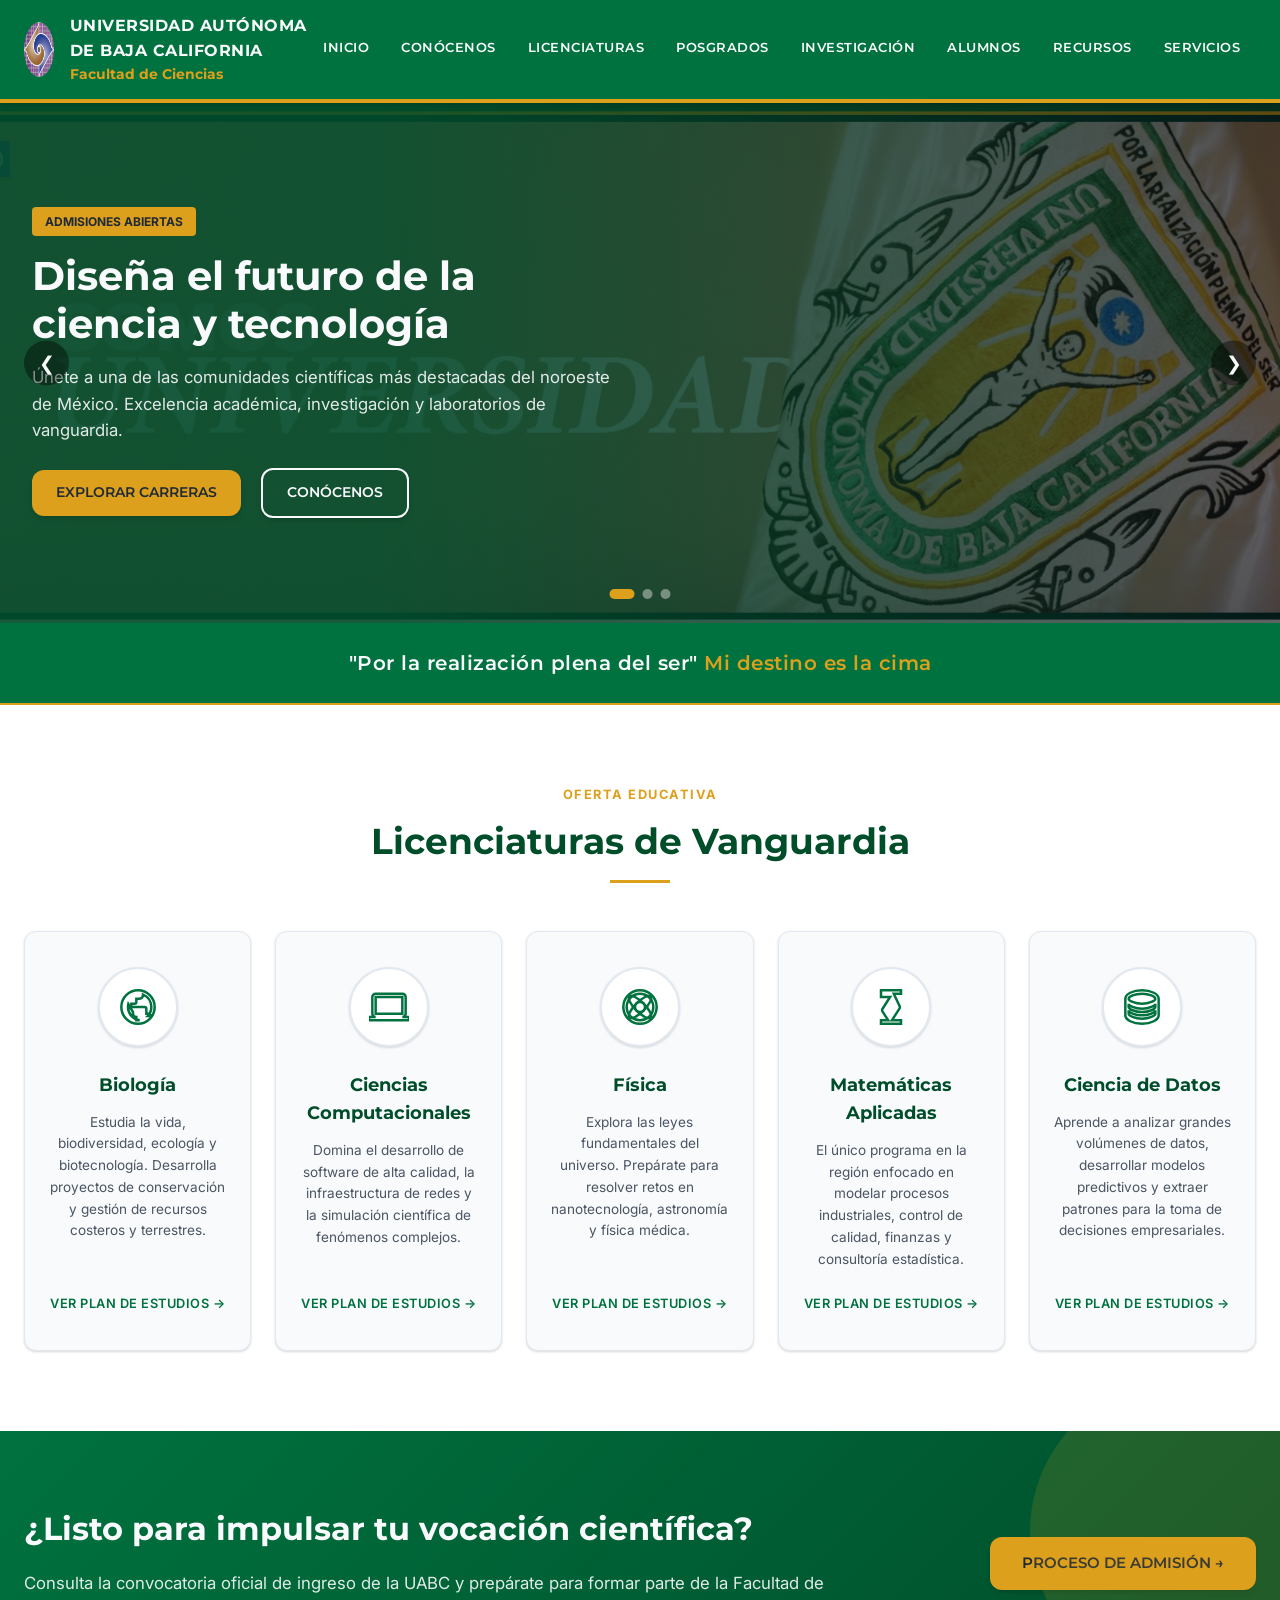
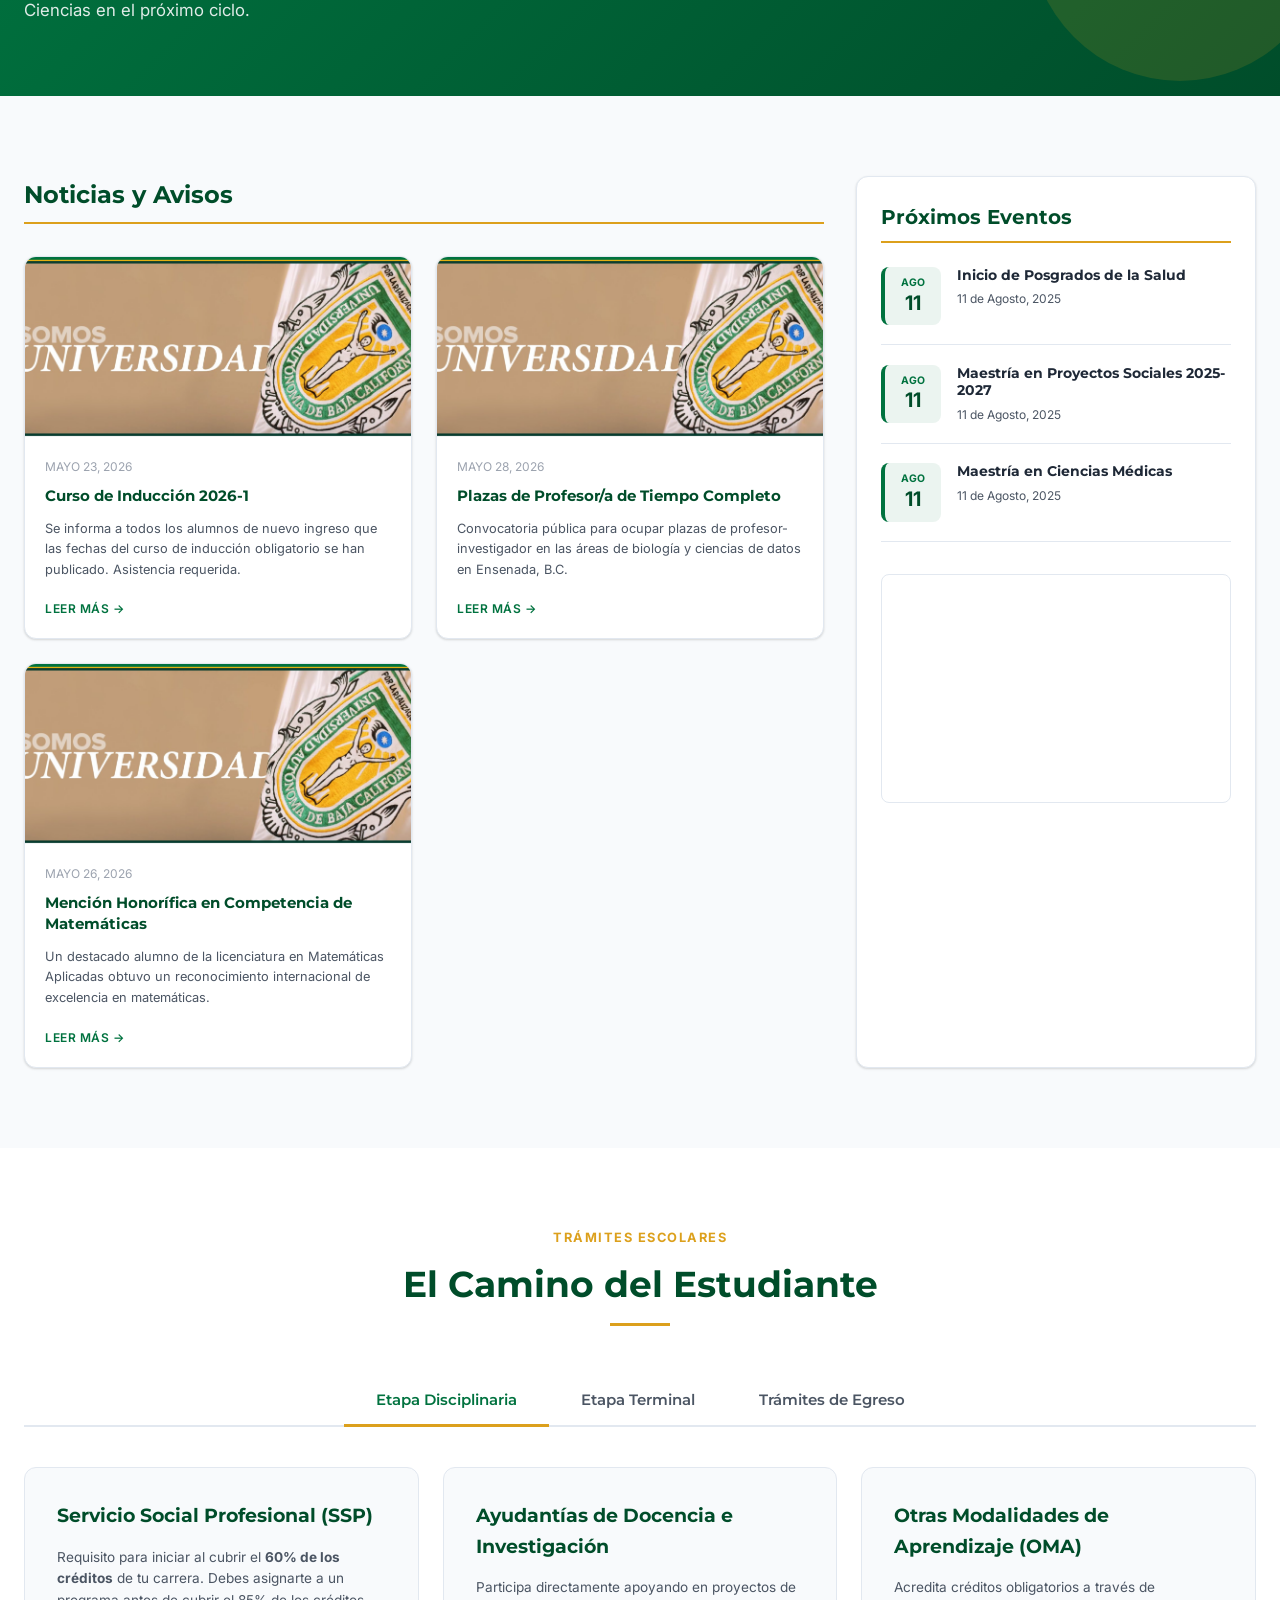
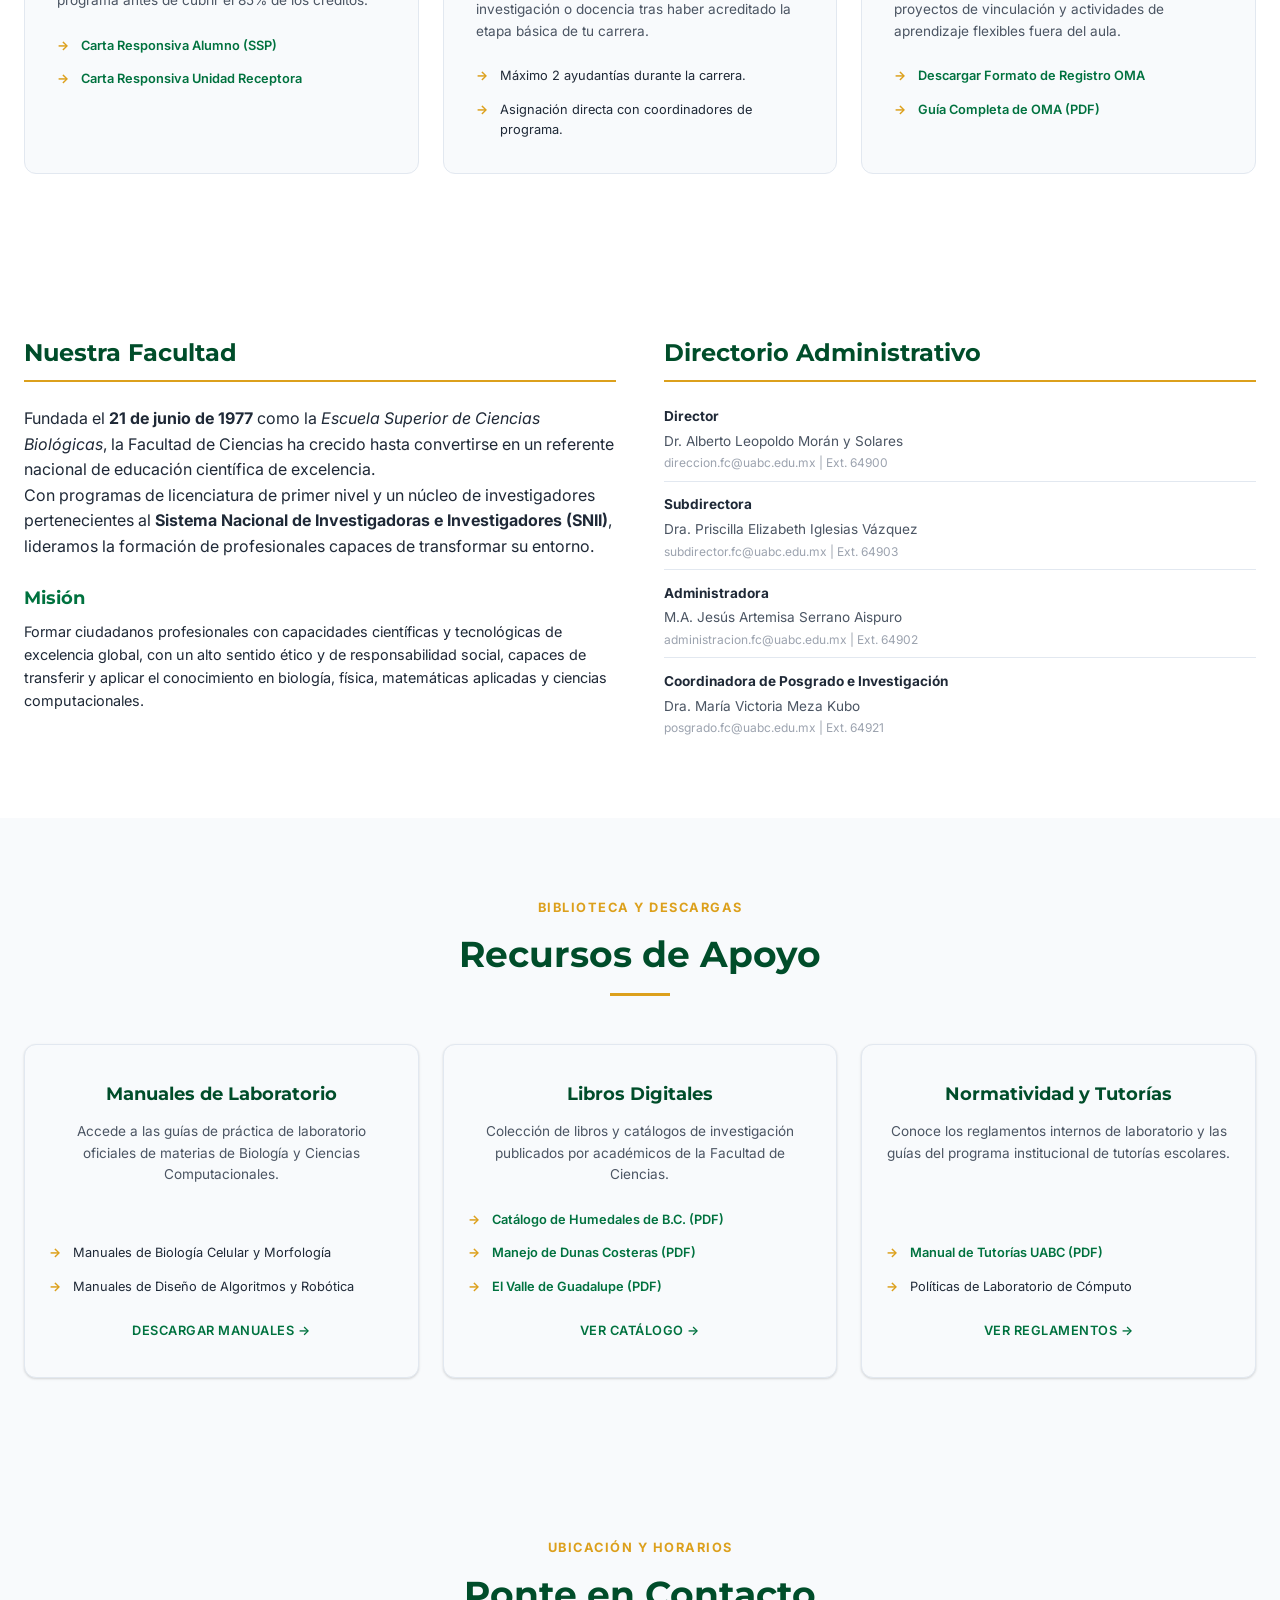
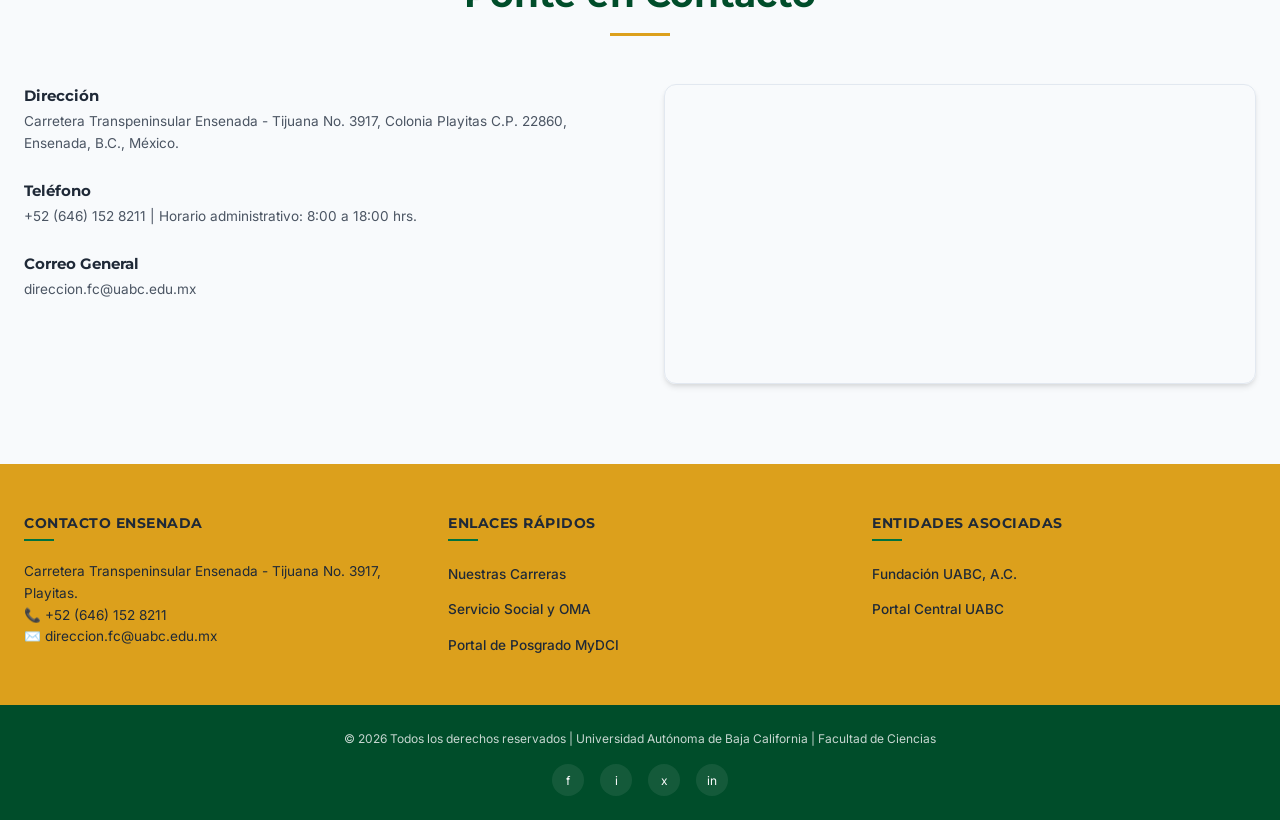
==== index.html @ 496bc307 "Inici de proyecto" ====
<!DOCTYPE html>
<html lang="es">

<head>
    <meta charset="UTF-8">
    <meta name="viewport" content="width=device-width, initial-scale=1.0">
    <title>Facultad de Ciencias - UABC Ensenada</title>
    <meta name="description"
        content="Sitio web oficial de la Facultad de Ciencias de la Universidad Autónoma de Baja California, Campus Ensenada.">
    <link rel="icon" href="fcloog.png">
    <link rel="stylesheet" href="styles.css">
</head>

<body>

    <!-- Top Utility Bar -->
    <!-- <div class="top-bar">
        <div class="container">
            <div> Ensenada, Baja California, México | +52 (646) 152 8211</div>
            <div class="top-bar-links">
                <a href="#contacto">Contacto</a>
                <a href="#" style="font-weight: 700; color: var(--accent-color);">ES</a>
                <a href="#" style="opacity: 0.7;">EN</a>
            </div>
        </div>
    </div> -->

    <!-- Header & Navigation -->
    <header class="header-wrapper">
        <div class="container">
            <div class="main-nav">
                <!-- Brand section with logos -->
                <a href="index.html" class="brand-section" id="logo-link">
                    <div class="brand-logos">
                        <img src="fcloog.png" alt="Logo Facultad de Ciencias" class="fc-logo" id="fc-logo-img">
                    </div>
                    <div class="brand-text">
                        <h1>Universidad Autónoma de Baja California</h1>
                        <p><b> Facultad de Ciencias</b></p>
                    </div>
                </a>

                <!-- Desktop Menu -->
                <nav class="nav-links" id="navLinks">
                    <div class="nav-item">
                        <a href="index.html" class="nav-link">Inicio</a>
                    </div>
                    <div class="nav-item">
                        <a href="#nosotros" class="nav-link">Conócenos</a>
                        <div class="dropdown-menu">
                            <a href="#nosotros" class="dropdown-item">Historia</a>
                            <a href="#nosotros" class="dropdown-item">Misión y Visión</a>
                            <a href="#nosotros" class="dropdown-item">Directorio Administrativo</a>
                        </div>
                    </div>
                    <div class="nav-item">
                        <a href="#carreras" class="nav-link">Licenciaturas</a>
                        <div class="dropdown-menu">
                            <a href="biologia.html" class="dropdown-item">Biología</a>
                            <a href="computacion.html" class="dropdown-item">Ciencias Computacionales</a>
                            <a href="fisica.html" class="dropdown-item">Física</a>
                            <a href="matematicas.html" class="dropdown-item">Matemáticas Aplicadas</a>
                            <a href="datos.html" class="dropdown-item">Ciencia de Datos</a>
                        </div>
                    </div>
                    <div class="nav-item">
                        <a href="#posgrados" class="nav-link">Posgrados</a>
                        <div class="dropdown-menu">
                            <a href="https://www.mezauabc.com/" target="_blank" class="dropdown-item">M. en Ecología
                                Molecular y Biotecnología</a>
                            <a href="http://fcm.ens.uabc.mx/posgrado/gestion-ambiental-especialidad.php" target="_blank"
                                class="dropdown-item">Esp. en Gestión Ambiental</a>
                            <a href="https://www.mydciuabc.com/" target="_blank" class="dropdown-item">M. y Dr. en
                                Ciencias e Ingeniería (MyDCI)</a>
                        </div>
                    </div>
                    <div class="nav-item">
                        <a href="#investigacion" class="nav-link">Investigación</a>
                        <div class="dropdown-menu">
                            <a href="#investigacion" class="dropdown-item">Indicadores de Calidad</a>
                            <a href="#investigacion" class="dropdown-item">Cuerpos Académicos</a>
                            <a href="#investigacion" class="dropdown-item">Proyectos Activos</a>
                        </div>
                    </div>
                    <div class="nav-item">
                        <a href="#alumnos" class="nav-link">Alumnos</a>
                        <div class="dropdown-menu">
                            <a href="#alumnos" class="dropdown-item">Horarios de Clase</a>
                            <a href="#alumnos" class="dropdown-item">Servicio Social</a>
                            <a href="#alumnos" class="dropdown-item">Modalidades de Aprendizaje (OMA)</a>
                            <a href="#alumnos" class="dropdown-item">Proceso de Titulación</a>
                        </div>
                    </div>
                    <div class="nav-item">
                        <a href="#recursos" class="nav-link">Recursos</a>
                        <div class="dropdown-menu">
                            <a href="#recursos" class="dropdown-item">Manuales de Laboratorio</a>
                            <a href="#recursos" class="dropdown-item">Libros Publicados</a>
                            <a href="#recursos" class="dropdown-item">Reglamentos</a>
                        </div>
                    </div>
                    <div class="nav-item">
                        <a href="#recursos" class="nav-link">Servicios</a>
                        <div class="dropdown-menu">
                            <a href="#recursos" class="dropdown-item">Visitas</a>
                            <a href="#recursos" class="dropdown-item">Presentación de Servicios</a>
                        </div>
                    </div>
                </nav>

                <button class="mobile-menu-btn" id="mobileMenuBtn">☰</button>
            </div>
        </div>
    </header>

    <!-- Hero Carousel -->
    <section class="hero-slider" id="hero-slider-section">
        <div class="slider-container" id="sliderContainer">
            <!-- Slide 1: Welcome -->
            <div class="slide">
                <img src="carrusel.png" alt="Facultad de Ciencias Campus Ensenada">
                <div class="slide-overlay">
                    <div class="slide-content">
                        <span class="slide-tag">Admisiones Abiertas</span>
                        <h2>Diseña el futuro de la ciencia y tecnología</h2>
                        <p>Únete a una de las comunidades científicas más destacadas del noroeste de México. Excelencia
                            académica, investigación y laboratorios de vanguardia.</p>
                        <a href="#carreras" class="btn">Explorar Carreras</a>
                        <a href="#nosotros" class="btn btn-secondary">Conócenos</a>
                    </div>
                </div>
            </div>

            <!-- Slide 2: Induction Course -->
            <div class="slide">
                <img src="carrusel.png" alt="Alumnos Facultad de Ciencias">
                <div class="slide-overlay">
                    <div class="slide-content">
                        <span class="slide-tag">Nuevo Ingreso</span>
                        <h2>Curso de Inducción 2026-1</h2>
                        <p>Te damos la bienvenida a tu nueva etapa académica. Consulta las fechas y requisitos
                            obligatorios para estudiantes de nuevo ingreso.</p>
                        <a href="#noticias" class="btn">Ver Fechas</a>
                    </div>
                </div>
            </div>

            <!-- Slide 3: Peace Campaign -->
            <div class="slide">
                <img src="carrusel.png" alt="UABC Institucional">
                <div class="slide-overlay">
                    <div class="slide-content">
                        <span class="slide-tag">Cultura de Paz</span>
                        <h2>Cero Tolerancia a la Violencia</h2>
                        <p>En la UABC fomentamos un ambiente seguro, de respeto e inclusión para toda nuestra comunidad
                            estudiantil y académica.</p>
                        <a href="https://www.uabc.mx/wp-content/uploads/bsk-pdf-manager/2023/10/Programa-Institucional-para-la-Cultura-de-Paz-UABC_.pdf"
                            target="_blank" class="btn">Ver Protocolos</a>
                    </div>
                </div>
            </div>
        </div>

        <!-- Navigation Buttons -->
        <button class="slider-btn slider-prev" id="sliderPrev">❮</button>
        <button class="slider-btn slider-next" id="sliderNext">❯</button>

        <!-- Navigation Dots -->
        <div class="slider-dots" id="sliderDots"></div>
    </section>

    <!-- Slogan Bar -->
    <div class="slogan-bar">
        "Por la realización plena del ser" <span>Mi destino es la cima</span>
    </div>

    <!-- Academic Programs Section (Enrollment Target) -->
    <section class="section-programs" id="carreras">
        <div class="container">
            <div class="section-header">
                <span class="section-tag">Oferta Educativa</span>
                <h2 class="section-title">Licenciaturas de Vanguardia</h2>
            </div>

            <div class="programs-grid">
                <!-- Biology -->
                <div class="program-card">
                    <div class="program-icon-wrapper">
                        <!-- Custom Biological DNA/Leaf SVG -->
                        <svg viewBox="0 0 24 24">
                            <path
                                d="M12 2C6.48 2 2 6.48 2 12s4.48 10 10 10 10-4.48 10-10S17.52 2 12 2zm1 17.93c-3.95-.49-7-3.85-7-7.93 0-.62.08-1.21.21-1.79L9 15v1c0 1.1.9 2 2 2v1.93zm6.9-2.54c-.26-.81-1-1.39-1.9-1.39h-1v-3c0-.55-.45-1-1-1H8v-2h2c.55 0 1-.45 1-1V7h2c1.1 0 2-.9 2-2v-.41c2.93 1.19 5 4.06 5 7.41 0 2.08-.8 3.97-2.1 5.39z" />
                        </svg>
                    </div>
                    <h3>Biología</h3>
                    <p>Estudia la vida, biodiversidad, ecología y biotecnología. Desarrolla proyectos de conservación y
                        gestión de recursos costeros y terrestres.</p>
                    <a href="biologia.html" class="btn-text">Ver Plan de Estudios →</a>
                </div>

                <!-- Computer Science -->
                <div class="program-card">
                    <div class="program-icon-wrapper">
                        <!-- Custom Computer/Code SVG -->
                        <svg viewBox="0 0 24 24">
                            <path
                                d="M20 18c1.1 0 1.99-.9 1.99-2L22 6c0-1.1-.9-2-2-2H4c-1.1 0-2 .9-2 2v10c0 1.1.9 2 2 2H0v2h24v-2h-4zM4 6h16v10H4V6z" />
                        </svg>
                    </div>
                    <h3>Ciencias Computacionales</h3>
                    <p>Domina el desarrollo de software de alta calidad, la infraestructura de redes y la simulación
                        científica de fenómenos complejos.</p>
                    <a href="computacion.html" class="btn-text">Ver Plan de Estudios →</a>
                </div>

                <!-- Physics -->
                <div class="program-card">
                    <div class="program-icon-wrapper">
                        <!-- Custom Physics/Atom SVG -->
                        <svg viewBox="0 0 24 24">
                            <circle cx="12" cy="12" r="3" />
                            <path
                                d="M12 2C6.5 2 2 6.5 2 12s4.5 10 10 10 10-4.5 10-10S17.5 2 12 2zm0 18c-4.4 0-8-3.6-8-8s3.6-8 8-8 8 3.6 8 8-3.6 8-8 8z" />
                            <ellipse cx="12" cy="12" rx="9" ry="3" transform="rotate(45 12 12)" />
                            <ellipse cx="12" cy="12" rx="9" ry="3" transform="rotate(-45 12 12)" />
                        </svg>
                    </div>
                    <h3>Física</h3>
                    <p>Explora las leyes fundamentales del universo. Prepárate para resolver retos en nanotecnología,
                        astronomía y física médica.</p>
                    <a href="fisica.html" class="btn-text">Ver Plan de Estudios →</a>
                </div>

                <!-- Applied Mathematics -->
                <div class="program-card">
                    <div class="program-icon-wrapper">
                        <!-- Custom Mathematics Sigma SVG -->
                        <svg viewBox="0 0 24 24">
                            <path
                                d="M6 4v2h5.46l-4.52 7.02c-.34.53-.34 1.2 0 1.73L10.33 20H6v2h12v-2h-5.46l4.52-7.02c.34-.53.34-1.2 0-1.73L13.67 4H18V2H6v2z" />
                        </svg>
                    </div>
                    <h3>Matemáticas Aplicadas</h3>
                    <p>El único programa en la región enfocado en modelar procesos industriales, control de calidad,
                        finanzas y consultoría estadística.</p>
                    <a href="matematicas.html" class="btn-text">Ver Plan de Estudios →</a>
                </div>

                <!-- Data Science -->
                <div class="program-card">
                    <div class="program-icon-wrapper">
                        <!-- Custom Data Science Trend/Database SVG -->
                        <svg viewBox="0 0 24 24">
                            <path
                                d="M12 2C6.5 2 2 4.2 2 7v10c0 2.8 4.5 5 10 5s10-2.2 10-5V7c0-2.8-4.5-5-10-5zm0 2c4.4 0 8 1.8 8 3s-3.6 3-8 3-8-1.8-8-3 3.6-3 8-3zm-8 6c0 1.2 3.6 3 8 3s8-1.8 8-3v2c0 1.2-3.6 3-8 3s-8-1.8-8-3v-2zm0 4c0 1.2 3.6 3 8 3s8-1.8 8-3v2c0 1.2-3.6 3-8 3s-8-1.8-8-3v-2z" />
                        </svg>
                    </div>
                    <h3>Ciencia de Datos</h3>
                    <p>Aprende a analizar grandes volúmenes de datos, desarrollar modelos predictivos y extraer patrones
                        para la toma de decisiones empresariales.</p>
                    <a href="datos.html" class="btn-text">Ver Plan de Estudios →</a>
                </div>
            </div>
        </div>
    </section>

    <!-- Admission CTA Banner -->
    <section class="cta-banner">
        <div class="container">
            <div class="cta-grid">
                <div class="cta-content">
                    <h2>¿Listo para impulsar tu vocación científica?</h2>
                    <p>Consulta la convocatoria oficial de ingreso de la UABC y prepárate para formar parte de la
                        Facultad de Ciencias en el próximo ciclo.</p>
                </div>
                <div class="cta-action">
                    <a href="http://cgsege.uabc.mx" target="_blank" class="btn">Proceso de Admisión →</a>
                </div>
            </div>
        </div>
    </section>

    <!-- News & Events Section -->
    <section class="section-news-events" id="noticias">
        <div class="container">
            <div class="news-events-grid">
                <!-- News Column -->
                <div>
                    <h3
                        style="font-family: var(--font-title); font-size: 1.5rem; font-weight: 700; color: var(--primary-dark); margin-bottom: 2rem; border-bottom: 2px solid var(--accent-color); padding-bottom: 0.5rem;">
                        Noticias y Avisos
                    </h3>

                    <div class="news-list">
                        <!-- News 1 -->
                        <div class="news-card">
                            <div class="news-img">
                                <img src="carrusel.png" alt="Inducción">
                            </div>
                            <div class="news-body">
                                <span class="news-date">mayo 23, 2026</span>
                                <h4>Curso de Inducción 2026-1</h4>
                                <p class="news-excerpt">Se informa a todos los alumnos de nuevo ingreso que las fechas
                                    del curso de inducción obligatorio se han publicado. Asistencia requerida.</p>
                                <a href="#" class="news-link">Leer más →</a>
                            </div>
                        </div>

                        <!-- News 2 -->
                        <div class="news-card">
                            <div class="news-img">
                                <img src="carrusel.png" alt="Convocatoria Profesor">
                            </div>
                            <div class="news-body">
                                <span class="news-date">mayo 28, 2026</span>
                                <h4>Plazas de Profesor/a de Tiempo Completo</h4>
                                <p class="news-excerpt">Convocatoria pública para ocupar plazas de profesor-investigador
                                    en las áreas de biología y ciencias de datos en Ensenada, B.C.</p>
                                <a href="#" class="news-link">Leer más →</a>
                            </div>
                        </div>

                        <!-- News 3 -->
                        <div class="news-card">
                            <div class="news-img">
                                <img src="carrusel.png" alt="Matemáticas">
                            </div>
                            <div class="news-body">
                                <span class="news-date">mayo 26, 2026</span>
                                <h4>Mención Honorífica en Competencia de Matemáticas</h4>
                                <p class="news-excerpt">Un destacado alumno de la licenciatura en Matemáticas Aplicadas
                                    obtuvo un reconocimiento internacional de excelencia en matemáticas.</p>
                                <a href="#" class="news-link">Leer más →</a>
                            </div>
                        </div>
                    </div>
                </div>

                <!-- Events Sidebar -->
                <div class="events-panel">
                    <h3>Próximos Eventos</h3>

                    <div class="event-item">
                        <div class="event-date-box">
                            <span class="event-month">Ago</span>
                            <span class="event-day">11</span>
                        </div>
                        <div class="event-info">
                            <h4>Inicio de Posgrados de la Salud</h4>
                            <span class="event-time">11 de Agosto, 2025</span>
                        </div>
                    </div>

                    <div class="event-item">
                        <div class="event-date-box">
                            <span class="event-month">Ago</span>
                            <span class="event-day">11</span>
                        </div>
                        <div class="event-info">
                            <h4>Maestría en Proyectos Sociales 2025-2027</h4>
                            <span class="event-time">11 de Agosto, 2025</span>
                        </div>
                    </div>

                    <div class="event-item">
                        <div class="event-date-box">
                            <span class="event-month">Ago</span>
                            <span class="event-day">11</span>
                        </div>
                        <div class="event-info">
                            <h4>Maestría en Ciencias Médicas</h4>
                            <span class="event-time">11 de Agosto, 2025</span>
                        </div>
                    </div>

                    <!-- Embedded Calendar Placeholders -->
                    <div
                        style="margin-top: 2rem; border-radius: 8px; overflow: hidden; border: 1px solid var(--border-color);">
                        <iframe
                            src="https://calendar.google.com/calendar/embed?src=c_1d7f4e2f13a95999832a102148d23da3c765482bb9d0b1cf932b0a4d82a8c1bb%40group.calendar.google.com&ctz=America%2FLos_Angeles"
                            style="border: 0" width="100%" height="220" frameborder="0" scrolling="no"></iframe>
                    </div>
                </div>
            </div>
        </div>
    </section>

    <!-- Student Stages / Procedures Section (Alumnos / Trámites) -->
    <section class="section-stages" id="alumnos">
        <div class="container">
            <div class="section-header">
                <span class="section-tag">Trámites Escolares</span>
                <h2 class="section-title">El Camino del Estudiante</h2>
            </div>

            <div class="tabs-nav">
                <button class="tab-btn active" data-tab="tab-disciplinaria">Etapa Disciplinaria</button>
                <button class="tab-btn" data-tab="tab-terminal">Etapa Terminal</button>
                <button class="tab-btn" data-tab="tab-egreso">Trámites de Egreso</button>
            </div>

            <!-- Disciplinaria Tab -->
            <div class="tab-content active" id="tab-disciplinaria">
                <div class="stages-grid">
                    <div class="stage-card">
                        <h3>Servicio Social Profesional (SSP)</h3>
                        <p>Requisito para iniciar al cubrir el <strong>60% de los créditos</strong> de tu carrera. Debes
                            asignarte a un programa antes de cubrir el 85% de los créditos.</p>
                        <ul class="stage-list">
                            <li><a href="https://ciencias.ens.uabc.mx/documentos/ssocial/CRA_SSP.docx">Carta Responsiva
                                    Alumno (SSP)</a></li>
                            <li><a href="https://ciencias.ens.uabc.mx/documentos/ssocial/CRUR_SSP.docx">Carta Responsiva
                                    Unidad Receptora</a></li>
                        </ul>
                    </div>

                    <div class="stage-card">
                        <h3>Ayudantías de Docencia e Investigación</h3>
                        <p>Participa directamente apoyando en proyectos de investigación o docencia tras haber
                            acreditado la etapa básica de tu carrera.</p>
                        <ul class="stage-list">
                            <li>Máximo 2 ayudantías durante la carrera.</li>
                            <li>Asignación directa con coordinadores de programa.</li>
                        </ul>
                    </div>

                    <div class="stage-card">
                        <h3>Otras Modalidades de Aprendizaje (OMA)</h3>
                        <p>Acredita créditos obligatorios a través de proyectos de vinculación y actividades de
                            aprendizaje flexibles fuera del aula.</p>
                        <ul class="stage-list">
                            <li><a
                                    href="https://ciencias.ens.uabc.mx/documentos/omas/formato-modalidades-aprendizaje.docx">Descargar
                                    Formato de Registro OMA</a></li>
                            <li><a href="https://ciencias.ens.uabc.mx/documentos/vinculacion/omas/Modalidades_de_Aprendizaje_2021.pdf"
                                    target="_blank">Guía Completa de OMA (PDF)</a></li>
                        </ul>
                    </div>
                </div>
            </div>

            <!-- Terminal Tab -->
            <div class="tab-content" id="tab-terminal">
                <div class="stages-grid">
                    <div class="stage-card">
                        <h3>Prácticas Profesionales (PP)</h3>
                        <p>Para asignarse se debe haber cubierto el <strong>70% de créditos totales</strong> y tener
                            liberada la primera etapa de servicio social comunitario.</p>
                        <ul class="stage-list">
                            <li><a href="https://ciencias.ens.uabc.mx/documentos/vinculacion/omas/CRP_PP_Alumno.docx">Carta
                                    Responsiva de Prácticas</a></li>
                            <li><a href="https://ciencias.ens.uabc.mx/documentos/vinculacion/practicas/Platica_Practicas_Profesionales_2022-2.pdf"
                                    target="_blank">Ver Presentación Informativa (PDF)</a></li>
                        </ul>
                    </div>

                    <div class="stage-card">
                        <h3>Seguro Facultativo</h3>
                        <p>Es un requisito indispensable para realizar tus prácticas profesionales o actividades de
                            campo contar con tu afiliación al IMSS activa.</p>
                        <ul class="stage-list">
                            <li><a href="https://ciencias.ens.uabc.mx/documentos/vinculacion/omas/SF%2001%2007%202021.pdf"
                                    target="_blank">Guía para el alta del Seguro (PDF)</a></li>
                        </ul>
                    </div>
                </div>
            </div>

            <!-- Egreso Tab -->
            <div class="tab-content" id="tab-egreso">
                <div class="stages-grid">
                    <div class="stage-card">
                        <h3>1. Historial en Ceros</h3>
                        <p>Haber acreditado el 100% de las asignaturas obligatorias y optativas de tu plan de estudios
                            en el sistema escolar de la UABC.</p>
                    </div>

                    <div class="stage-card">
                        <h3>2. Certificados de Pasante</h3>
                        <p>Trámite realizado en el Departamento de Servicios Estudiantiles tras contar con tu historial
                            en ceros. Permite tramitar el título.</p>
                        <ul class="stage-list">
                            <li>Certificado de Pasante</li>
                            <li>Certificado de Estudios Profesionales</li>
                        </ul>
                    </div>

                    <div class="stage-card">
                        <h3>3. Trámite de Título</h3>
                        <p>Integración del expediente en la Coordinación de Extensión y Vinculación (CEV) de la Facultad
                            de Ciencias para la obtención del Título Profesional.</p>
                        <ul class="stage-list">
                            <li><a href="https://ciencias.ens.uabc.mx/documentos/titulacion/RTIT.pdf"
                                    target="_blank">Requisitos de Titulación (PDF)</a></li>
                            <li><a href="https://ciencias.ens.uabc.mx/documentos/titulacion/TIT2.pdf"
                                    target="_blank">Guía del Proceso de Egreso (PDF)</a></li>
                            <li><a href="http://cgsege.uabc.mx/web/cgsege/tramite-unico-de-titulacion"
                                    target="_blank">Portal de Trámite Único (TUT)</a></li>
                        </ul>
                    </div>
                </div>
            </div>
        </div>
    </section>

    <!-- Institutional / Faculty About Section -->
    <section class="section-news-events" id="nosotros" style="background-color: white;">
        <div class="container">
            <div class="contact-grid">
                <div>
                    <h3
                        style="font-family: var(--font-title); font-size: 1.5rem; font-weight: 700; color: var(--primary-dark); margin-bottom: 1.5rem; border-bottom: 2px solid var(--accent-color); padding-bottom: 0.5rem;">
                        Nuestra Facultad
                    </h3>
                    <p>Fundada el <strong>21 de junio de 1977</strong> como la <em>Escuela Superior de Ciencias
                            Biológicas</em>, la Facultad de Ciencias ha crecido hasta convertirse en un referente
                        nacional de educación científica de excelencia.</p>
                    <p>Con programas de licenciatura de primer nivel y un núcleo de investigadores pertenecientes al
                        <strong>Sistema Nacional de Investigadoras e Investigadores (SNII)</strong>, lideramos la
                        formación de profesionales capaces de transformar su entorno.
                    </p>

                    <div style="margin-top: 1.5rem;">
                        <h4
                            style="font-family: var(--font-title); font-size: 1.1rem; color: var(--primary-color); margin-bottom: 0.5rem; font-weight: 700;">
                            Misión</h4>
                        <p style="font-size: 0.9rem;">Formar ciudadanos profesionales con capacidades científicas y
                            tecnológicas de excelencia global, con un alto sentido ético y de responsabilidad social,
                            capaces de transferir y aplicar el conocimiento en biología, física, matemáticas aplicadas y
                            ciencias computacionales.</p>
                    </div>
                </div>

                <div>
                    <h3
                        style="font-family: var(--font-title); font-size: 1.5rem; font-weight: 700; color: var(--primary-dark); margin-bottom: 1.5rem; border-bottom: 2px solid var(--accent-color); padding-bottom: 0.5rem;">
                        Directorio Administrativo
                    </h3>
                    <div class="contact-info-list" style="gap: 0.8rem;">
                        <div style="border-bottom: 1px solid var(--border-color); padding-bottom: 0.5rem;">
                            <strong style="font-size: 0.85rem; display:block;">Director</strong>
                            <span style="font-size: 0.85rem; color: var(--text-medium);">Dr. Alberto Leopoldo Morán y
                                Solares</span>
                            <span style="font-size: 0.75rem; color: var(--text-muted); display:block;">
                                direccion.fc@uabc.edu.mx | Ext. 64900</span>
                        </div>
                        <div style="border-bottom: 1px solid var(--border-color); padding-bottom: 0.5rem;">
                            <strong style="font-size: 0.85rem; display:block;">Subdirectora</strong>
                            <span style="font-size: 0.85rem; color: var(--text-medium);">Dra. Priscilla Elizabeth
                                Iglesias Vázquez</span>
                            <span style="font-size: 0.75rem; color: var(--text-muted); display:block;">
                                subdirector.fc@uabc.edu.mx | Ext. 64903</span>
                        </div>
                        <div style="border-bottom: 1px solid var(--border-color); padding-bottom: 0.5rem;">
                            <strong style="font-size: 0.85rem; display:block;">Administradora</strong>
                            <span style="font-size: 0.85rem; color: var(--text-medium);">M.A. Jesús Artemisa Serrano
                                Aispuro</span>
                            <span style="font-size: 0.75rem; color: var(--text-muted); display:block;">
                                administracion.fc@uabc.edu.mx | Ext. 64902</span>
                        </div>
                        <div>
                            <strong style="font-size: 0.85rem; display:block;">Coordinadora de Posgrado e
                                Investigación</strong>
                            <span style="font-size: 0.85rem; color: var(--text-medium);">Dra. María Victoria Meza
                                Kubo</span>
                            <span style="font-size: 0.75rem; color: var(--text-muted); display:block;">
                                posgrado.fc@uabc.edu.mx | Ext. 64921</span>
                        </div>
                    </div>
                </div>
            </div>
        </div>
    </section>

    <!-- Resources Section -->
    <section class="section-stages" id="recursos" style="background-color: var(--bg-light);">
        <div class="container">
            <div class="section-header">
                <span class="section-tag">Biblioteca y Descargas</span>
                <h2 class="section-title">Recursos de Apoyo</h2>
            </div>

            <div class="programs-grid">
                <!-- Lab Manuals -->
                <div class="program-card">
                    <h3>Manuales de Laboratorio</h3>
                    <p>Accede a las guías de práctica de laboratorio oficiales de materias de Biología y Ciencias
                        Computacionales.</p>
                    <ul class="stage-list" style="text-align: left; margin-bottom: 1.5rem;">
                        <li>Manuales de Biología Celular y Morfología</li>
                        <li>Manuales de Diseño de Algoritmos y Robótica</li>
                    </ul>
                    <a href="#" class="btn-text" style="margin-top: auto;">Descargar Manuales →</a>
                </div>

                <!-- Books -->
                <div class="program-card">
                    <h3>Libros Digitales</h3>
                    <p>Colección de libros y catálogos de investigación publicados por académicos de la Facultad de
                        Ciencias.</p>
                    <ul class="stage-list" style="text-align: left; margin-bottom: 1.5rem;">
                        <li><a href="https://ciencias.ens.uabc.mx/documentos/libros/LibroHumedales.pdf"
                                target="_blank">Catálogo de Humedales de B.C. (PDF)</a></li>
                        <li><a href="https://ciencias.ens.uabc.mx/documentos/libros/LibroDunasCosteras.pdf"
                                target="_blank">Manejo de Dunas Costeras (PDF)</a></li>
                        <li><a href="https://ciencias.ens.uabc.mx/documentos/libros/LibroValleGuadalupe.pdf"
                                target="_blank">El Valle de Guadalupe (PDF)</a></li>
                    </ul>
                    <a href="#" class="btn-text" style="margin-top: auto;">Ver Catálogo →</a>
                </div>

                <!-- Regulations -->
                <div class="program-card">
                    <h3>Normatividad y Tutorías</h3>
                    <p>Conoce los reglamentos internos de laboratorio y las guías del programa institucional de tutorías
                        escolares.</p>
                    <ul class="stage-list" style="text-align: left; margin-bottom: 1.5rem;">
                        <li><a href="https://ciencias.ens.uabc.mx/documentos/reglamentos/MANUALDETUTORIAS-FC_20190906.pdf"
                                target="_blank">Manual de Tutorías UABC (PDF)</a></li>
                        <li>Políticas de Laboratorio de Cómputo</li>
                    </ul>
                    <a href="#" class="btn-text" style="margin-top: auto;">Ver Reglamentos →</a>
                </div>
            </div>
        </div>
    </section>

    <!-- Contact & Map Section -->
    <section class="section-contact" id="contacto">
        <div class="container">
            <div class="section-header">
                <span class="section-tag">Ubicación y Horarios</span>
                <h2 class="section-title">Ponte en Contacto</h2>
            </div>

            <div class="contact-grid">
                <!-- Details -->
                <div class="contact-info-list">
                    <div class="contact-info-item">
                        <!-- <div class="contact-info-icon">📍</div> -->
                        <div class="contact-info-text">
                            <h4>Dirección</h4>
                            <p>Carretera Transpeninsular Ensenada - Tijuana No. 3917, Colonia Playitas C.P. 22860,
                                Ensenada, B.C., México.</p>
                        </div>
                    </div>

                    <div class="contact-info-item">
                        <!-- <div class="contact-info-icon">📞</div> -->
                        <div class="contact-info-text">
                            <h4>Teléfono</h4>
                            <p>+52 (646) 152 8211 | Horario administrativo: 8:00 a 18:00 hrs.</p>
                        </div>
                    </div>

                    <div class="contact-info-item">
                        <!-- <div class="contact-info-icon">✉️</div> -->
                        <div class="contact-info-text">
                            <h4>Correo General</h4>
                            <p>direccion.fc@uabc.edu.mx</p>
                        </div>
                    </div>
                </div>

                <!-- Map -->
                <div class="contact-map">
                    <iframe src="https://www.google.com/maps?q=Facultad%20de%20Ciencias%20UABC%20Ensenada&output=embed"
                        width="100%" height="100%" style="border:0;" allowfullscreen="" loading="lazy"
                        referrerpolicy="no-referrer-when-downgrade">
                    </iframe>
                </div>
            </div>
        </div>
    </section>

    <!-- Footer -->
    <footer class="footer-wrapper">
        <!-- SE Band -->
        <!-- <div class="footer-top">
            <div class="container">
                <p>La Secretaría de Educación del Gobierno del Estado de Baja California garantiza el control pedagógico
                    de nuestros cursos. Los programas educativos de licenciatura cuentan con acreditaciones nacionales
                    ante los comités correspondientes.</p>
            </div>
        </div> -->

        <!-- Info Band -->
        <div class="footer-middle">
            <div class="container">
                <div class="footer-middle-grid">
                    <div class="footer-middle-col">
                        <h3>Contacto Ensenada</h3>
                        <p style="font-size: 0.85rem; line-height: 1.6;">Carretera Transpeninsular Ensenada - Tijuana
                            No. 3917, Playitas.<br>📞 +52 (646) 152 8211<br>✉️ direccion.fc@uabc.edu.mx</p>
                    </div>
                    <div class="footer-middle-col">
                        <h3>Enlaces Rápidos</h3>
                        <ul>
                            <li><a href="#carreras">Nuestras Carreras</a></li>
                            <li><a href="#alumnos">Servicio Social y OMA</a></li>
                            <li><a href="https://www.mydciuabc.com/" target="_blank">Portal de Posgrado MyDCI</a></li>
                        </ul>
                    </div>
                    <div class="footer-middle-col">
                        <h3>Entidades Asociadas</h3>
                        <ul>
                            <li><a href="https://fundacionuabc.org/" target="_blank">Fundación UABC, A.C.</a></li>
                            <li><a href="https://www.uabc.mx/" target="_blank">Portal Central UABC</a></li>
                        </ul>
                    </div>
                </div>
            </div>
        </div>

        <!-- Copyright & Social Band -->
        <div class="footer-bottom">
            <div class="container">
                <p>© 2026 Todos los derechos reservados | Universidad Autónoma de Baja California | Facultad de Ciencias
                </p>
                <div class="social-links">
                    <a href="https://www.facebook.com/UABC.FacultaddeCiencias" target="_blank" class="social-link">f</a>
                    <a href="https://www.instagram.com/uabc_oficial" target="_blank" class="social-link">i</a>
                    <a href="https://twitter.com/UABC_Oficial" target="_blank" class="social-link">x</a>
                    <a href="https://mx.linkedin.com/school/uabc/" target="_blank" class="social-link">in</a>
                </div>
            </div>
        </div>
    </footer>

    <script src="app.js"></script>
</body>

</html>
---- styles.css ----
@import url('https://fonts.googleapis.com/css?family=Montserrat:200,400,600,700|Inter:400,500,600,700&display=swap');

:root {
    --primary-color: #00723F;
    /* Rich UABC Green */
    --primary-light: #0b9354;
    --primary-dark: #004d2a;
    --accent-color: #DCA01C;
    /* UABC Gold */
    --accent-light: #ffd56b;
    --accent-dark: #b8810e;
    --text-dark: #1F2937;
    --text-medium: #4B5563;
    --text-light: #F9FAFB;
    --text-muted: #9CA3AF;
    --bg-light: #F8FAFC;
    --bg-card: #FFFFFF;
    --bg-dark: #111827;
    --border-color: #E2E8F0;

    --font-sans: 'Inter', sans-serif;
    --font-title: 'Montserrat', sans-serif;

    --shadow-sm: 0 1px 3px rgba(0, 0, 0, 0.1), 0 1px 2px rgba(0, 0, 0, 0.06);
    --shadow-md: 0 4px 6px -1px rgba(0, 0, 0, 0.1), 0 2px 4px -1px rgba(0, 0, 0, 0.06);
    --shadow-lg: 0 10px 15px -3px rgba(0, 0, 0, 0.1), 0 4px 6px -2px rgba(0, 0, 0, 0.05);
    --shadow-inner: inset 0 2px 4px 0 rgba(0, 0, 0, 0.06);

    --transition-fast: all 0.2s cubic-bezier(0.4, 0, 0.2, 1);
    --transition-normal: all 0.3s cubic-bezier(0.4, 0, 0.2, 1);
    --border-radius: 12px;
}

/* Base Styles */
* {
    margin: 0;
    padding: 0;
    box-sizing: border-box;
}

html {
    scroll-behavior: smooth;
    font-size: 16px;
}

body {
    font-family: var(--font-sans);
    color: var(--text-dark);
    background-color: var(--bg-light);
    line-height: 1.6;
    overflow-x: hidden;
}

a {
    color: inherit;
    text-decoration: none;
    transition: var(--transition-fast);
}

img {
    max-width: 100%;
    height: auto;
    display: block;
}

ul {
    list-style: none;
}

.header-wrapper .container {
    margin: 0;
    max-width: none;
}

.container {
    width: 100%;
    max-width: 1280px;
    margin: 0 auto;
    padding: 0 1.5rem;
}

/* Header & Navigation */
.header-wrapper {
    background-color: var(--primary-color);
    border-bottom: 4px solid var(--accent-color);
    position: sticky;
    top: 0;
    z-index: 1000;
    box-shadow: var(--shadow-md);
}

.top-bar {
    background-color: var(--primary-dark);
    font-size: 0.75rem;
    color: var(--text-light);
    padding: 0.35rem 0;
    font-weight: 500;
}

.top-bar .container {
    margin: 0;
    max-width: none;
    display: flex;
    justify-content: space-between;
    align-items: center;
}

.top-bar-links a {
    margin-left: 1.5rem;
    opacity: 0.85;
}

.top-bar-links a:hover {
    opacity: 1;
    color: var(--accent-color);
}

/* Main Navigation */
.main-nav {
    display: flex;
    justify-content: space-between;
    align-items: center;
    padding: 0.8rem 0;
}

.brand-section {
    display: flex;
    align-items: center;
    gap: 1rem;
}

.brand-logos {
    display: flex;
    align-items: center;
    gap: 0.5rem;
}

.uabc-shield {
    height: 60px;
    width: auto;
    background-color: white;
    padding: 3px;
    border-radius: 4px;
}

.fc-logo {
    height: 55px;
    width: auto;
}

.brand-text {
    color: var(--text-light);
    font-family: var(--font-title);
}

.brand-text h1 {
    font-size: 1rem;
    font-weight: 700;
    letter-spacing: 0.5px;
    text-transform: uppercase;
}

.brand-text p {
    font-size: 0.85rem;
    font-weight: 400;
    color: var(--accent-color);
}

.nav-links {
    display: flex;
    align-items: center;
}

.nav-item {
    position: relative;
}

.nav-link {
    display: block;
    padding: 0.8rem 1rem;
    color: var(--text-light);
    font-family: var(--font-title);
    font-weight: 600;
    font-size: 0.8rem;
    letter-spacing: 0.5px;
    text-transform: uppercase;
    border-bottom: 2px solid transparent;
}

.nav-link:hover,
.nav-item.active .nav-link {
    color: var(--accent-color);
}

/* Dropdown Menu */
.dropdown-menu {
    position: absolute;
    top: 100%;
    left: 50%;
    transform: translateX(-50%) translateY(10px);
    background-color: var(--bg-card);
    min-width: 260px;
    border-radius: 8px;
    box-shadow: var(--shadow-lg);
    opacity: 0;
    visibility: hidden;
    transition: var(--transition-normal);
    border: 1px solid var(--border-color);
    border-top: 3px solid var(--primary-color);
    padding: 0.5rem 0;
    z-index: 1001;
}

.nav-item:hover .dropdown-menu {
    opacity: 1;
    visibility: visible;
    transform: translateX(-50%) translateY(0);
}

.dropdown-item {
    display: block;
    padding: 0.6rem 1.2rem;
    color: var(--text-dark);
    font-size: 0.85rem;
    font-weight: 500;
    border-left: 3px solid transparent;
}

.dropdown-item:hover {
    background-color: var(--bg-light);
    color: var(--primary-color);
    border-left-color: var(--accent-color);
    padding-left: 1.4rem;
}

/* Mobile Menu Button */
.mobile-menu-btn {
    display: none;
    background: none;
    border: none;
    color: var(--text-light);
    font-size: 1.5rem;
    cursor: pointer;
    padding: 0.5rem;
}

/* Carousel / Hero Slider */
.hero-slider {
    position: relative;
    height: 520px;
    background-color: var(--bg-dark);
    overflow: hidden;
}

.slider-container {
    height: 100%;
    display: flex;
    transition: transform 0.6s ease-in-out;
}

.slide {
    min-width: 100%;
    height: 100%;
    position: relative;
}

.slide img {
    width: 100%;
    height: 100%;
    object-fit: cover;
    opacity: 0.6;
}

.slide-overlay {
    position: absolute;
    inset: 0;
    background: linear-gradient(to right, rgba(0, 77, 42, 0.85) 30%, rgba(0, 0, 0, 0.4) 100%);
    display: flex;
    align-items: center;
    color: var(--text-light);
}

.slide-content {
    max-width: 650px;
    padding: 2rem;
    animation: fadeInUp 0.8s ease;
}

.slide-tag {
    background-color: var(--accent-color);
    color: var(--text-dark);
    padding: 0.3rem 0.8rem;
    font-size: 0.75rem;
    font-weight: 700;
    text-transform: uppercase;
    border-radius: 4px;
    display: inline-block;
    margin-bottom: 1rem;
}

.slide-content h2 {
    font-family: var(--font-title);
    font-size: 2.5rem;
    font-weight: 700;
    margin-bottom: 1rem;
    line-height: 1.2;
}

.slide-content p {
    font-size: 1.05rem;
    margin-bottom: 1.5rem;
    opacity: 0.9;
}

.btn {
    display: inline-block;
    padding: 0.75rem 1.5rem;
    background-color: var(--accent-color);
    color: var(--text-dark);
    font-family: var(--font-title);
    font-weight: 600;
    font-size: 0.85rem;
    text-transform: uppercase;
    border-radius: var(--border-radius);
    box-shadow: var(--shadow-md);
    cursor: pointer;
    border: none;
    transition: var(--transition-fast);
}

.btn:hover {
    background-color: #f3b01c;
    transform: translateY(-2px);
    box-shadow: var(--shadow-lg);
}

.btn-secondary {
    background-color: transparent;
    border: 2px solid var(--text-light);
    color: var(--text-light);
    margin-left: 1rem;
}

.btn-secondary:hover {
    background-color: var(--text-light);
    color: var(--primary-color);
}

/* Slider Controls */
.slider-btn {
    position: absolute;
    top: 50%;
    transform: translateY(-50%);
    background-color: rgba(0, 0, 0, 0.4);
    border: none;
    color: var(--text-light);
    width: 45px;
    height: 45px;
    border-radius: 50%;
    cursor: pointer;
    display: flex;
    align-items: center;
    justify-content: center;
    font-size: 1.2rem;
    transition: var(--transition-fast);
    z-index: 10;
}

.slider-btn:hover {
    background-color: var(--accent-color);
    color: var(--text-dark);
}

.slider-prev {
    left: 1.5rem;
}

.slider-next {
    right: 1.5rem;
}

.slider-dots {
    position: absolute;
    bottom: 1.5rem;
    left: 50%;
    transform: translateX(-50%);
    display: flex;
    gap: 0.5rem;
    z-index: 10;
}

.dot {
    width: 10px;
    height: 10px;
    border-radius: 50%;
    background-color: rgba(255, 255, 255, 0.4);
    cursor: pointer;
    transition: var(--transition-fast);
}

.dot.active {
    background-color: var(--accent-color);
    width: 25px;
    border-radius: 5px;
}

/* Slogan Bar */
.slogan-bar {
    background-color: var(--primary-color);
    color: var(--text-light);
    padding: 1.5rem 0;
    text-align: center;
    font-family: var(--font-title);
    font-size: 1.25rem;
    font-weight: 600;
    letter-spacing: 0.5px;
    border-bottom: 2px solid var(--accent-color);
}

.slogan-bar span {
    color: var(--accent-color);
}

/* Section Header */
.section-header {
    text-align: center;
    margin-bottom: 3rem;
}

.section-tag {
    color: var(--accent-color);
    font-weight: 700;
    font-size: 0.8rem;
    text-transform: uppercase;
    letter-spacing: 1.5px;
    display: block;
    margin-bottom: 0.5rem;
}

.section-title {
    font-family: var(--font-title);
    font-size: 2.25rem;
    font-weight: 700;
    color: var(--primary-dark);
    position: relative;
    padding-bottom: 0.75rem;
    display: inline-block;
}

.section-title::after {
    content: '';
    position: absolute;
    bottom: 0;
    left: 50%;
    transform: translateX(-50%);
    width: 60px;
    height: 3px;
    background-color: var(--accent-color);
}

/* Program Highlight Section (Enrolment Boost) */
.section-programs {
    padding: 5rem 0;
    background-color: white;
}

.programs-grid {
    display: grid;
    grid-template-columns: repeat(auto-fit, minmax(220px, 1fr));
    gap: 1.5rem;
}

.program-card {
    background-color: var(--bg-light);
    border: 1px solid var(--border-color);
    border-radius: var(--border-radius);
    padding: 2.2rem 1.5rem;
    text-align: center;
    box-shadow: var(--shadow-sm);
    transition: var(--transition-normal);
    display: flex;
    flex-direction: column;
    height: 100%;
}

.program-card:hover {
    transform: translateY(-8px);
    box-shadow: var(--shadow-lg);
    border-color: var(--accent-light);
    background-color: #fff;
}

.program-icon-wrapper {
    width: 80px;
    height: 80px;
    margin: 0 auto 1.5rem;
    background-color: white;
    border-radius: 50%;
    display: flex;
    align-items: center;
    justify-content: center;
    box-shadow: var(--shadow-sm);
    border: 2px solid var(--border-color);
    transition: var(--transition-fast);
}

.program-card:hover .program-icon-wrapper {
    border-color: var(--accent-color);
    background-color: rgba(220, 160, 28, 0.05);
}

.program-icon-wrapper svg {
    width: 40px;
    height: 40px;
    fill: none;
    stroke: var(--primary-color);
    stroke-width: 1.5;
}

.program-card:hover .program-icon-wrapper svg {
    stroke: var(--accent-color);
}

.program-card h3 {
    font-family: var(--font-title);
    font-size: 1.1rem;
    font-weight: 700;
    margin-bottom: 0.8rem;
    color: var(--primary-dark);
}

.program-card p {
    font-size: 0.85rem;
    color: var(--text-medium);
    margin-bottom: 1.5rem;
    flex-grow: 1;
}

.program-card .btn-text {
    font-weight: 600;
    font-size: 0.8rem;
    color: var(--primary-color);
    text-transform: uppercase;
    letter-spacing: 0.5px;
    display: inline-flex;
    align-items: center;
    gap: 0.3rem;
    justify-content: center;
}

.program-card .btn-text:hover {
    color: var(--accent-color);
}

/* Call to Action Banner (Matricula Highlight) */
.cta-banner {
    background: linear-gradient(135deg, var(--primary-color) 0%, var(--primary-dark) 100%);
    color: var(--text-light);
    padding: 4.5rem 0;
    position: relative;
    overflow: hidden;
}

.cta-banner::before {
    content: '';
    position: absolute;
    width: 300px;
    height: 300px;
    background-color: rgba(220, 160, 28, 0.15);
    border-radius: 50%;
    top: -50px;
    right: -50px;
}

.cta-grid {
    display: grid;
    grid-template-columns: 2fr 1fr;
    align-items: center;
    gap: 2rem;
}

.cta-content h2 {
    font-family: var(--font-title);
    font-size: 2rem;
    font-weight: 700;
    margin-bottom: 1rem;
}

.cta-content p {
    font-size: 1.05rem;
    opacity: 0.9;
}

.cta-action {
    justify-self: end;
}

.cta-action .btn {
    font-size: 0.95rem;
    padding: 0.9rem 2rem;
}

/* News and Events Section */
.section-news-events {
    padding: 5rem 0;
    background-color: var(--bg-light);
}

.news-events-grid {
    display: grid;
    grid-template-columns: 2fr 1fr;
    gap: 2rem;
}

.news-list {
    display: grid;
    grid-template-columns: repeat(auto-fit, minmax(280px, 1fr));
    gap: 1.5rem;
}

.news-card {
    background-color: var(--bg-card);
    border-radius: var(--border-radius);
    border: 1px solid var(--border-color);
    box-shadow: var(--shadow-sm);
    overflow: hidden;
    transition: var(--transition-normal);
    display: flex;
    flex-direction: column;
}

.news-card:hover {
    transform: translateY(-5px);
    box-shadow: var(--shadow-md);
}

.news-img {
    height: 180px;
    overflow: hidden;
    position: relative;
}

.news-img img {
    width: 100%;
    height: 100%;
    object-fit: cover;
    transition: var(--transition-normal);
}

.news-card:hover .news-img img {
    transform: scale(1.05);
}

.news-body {
    padding: 1.25rem;
    display: flex;
    flex-direction: column;
    flex-grow: 1;
}

.news-date {
    font-size: 0.75rem;
    color: var(--text-muted);
    margin-bottom: 0.5rem;
    text-transform: uppercase;
}

.news-card h4 {
    font-family: var(--font-title);
    font-size: 0.95rem;
    font-weight: 700;
    line-height: 1.4;
    margin-bottom: 0.8rem;
    color: var(--primary-dark);
}

.news-excerpt {
    font-size: 0.8rem;
    color: var(--text-medium);
    margin-bottom: 1.2rem;
    flex-grow: 1;
}

.news-link {
    font-size: 0.75rem;
    font-weight: 600;
    color: var(--primary-color);
    text-transform: uppercase;
    letter-spacing: 0.5px;
    display: inline-flex;
    align-items: center;
    gap: 0.2rem;
    margin-top: auto;
}

.news-link:hover {
    color: var(--accent-color);
}

/* Events Panel */
.events-panel {
    background-color: var(--bg-card);
    border-radius: var(--border-radius);
    border: 1px solid var(--border-color);
    box-shadow: var(--shadow-sm);
    padding: 1.5rem;
}

.events-panel h3 {
    font-family: var(--font-title);
    font-size: 1.25rem;
    font-weight: 700;
    color: var(--primary-dark);
    margin-bottom: 1.5rem;
    padding-bottom: 0.5rem;
    border-bottom: 2px solid var(--accent-color);
}

.event-item {
    display: flex;
    gap: 1rem;
    padding-bottom: 1.2rem;
    margin-bottom: 1.2rem;
    border-bottom: 1px solid var(--border-color);
}

.event-item:last-child {
    border-bottom: none;
    padding-bottom: 0;
    margin-bottom: 0;
}

.event-date-box {
    background-color: rgba(0, 114, 63, 0.08);
    border-radius: 8px;
    border-left: 4px solid var(--primary-color);
    padding: 0.5rem;
    min-width: 60px;
    text-align: center;
    height: max-content;
}

.event-month {
    font-size: 0.65rem;
    font-weight: 700;
    text-transform: uppercase;
    color: var(--primary-color);
    display: block;
}

.event-day {
    font-size: 1.25rem;
    font-weight: 700;
    line-height: 1;
    color: var(--primary-dark);
}

.event-info h4 {
    font-family: var(--font-title);
    font-size: 0.85rem;
    font-weight: 700;
    margin-bottom: 0.3rem;
    line-height: 1.3;
}

.event-time {
    font-size: 0.75rem;
    color: var(--text-medium);
    display: block;
}

/* Student Stages / Procedures Section */
.section-stages {
    padding: 5rem 0;
    background-color: white;
}

.tabs-nav {
    display: flex;
    justify-content: center;
    border-bottom: 2px solid var(--border-color);
    margin-bottom: 2.5rem;
}

.tab-btn {
    padding: 1rem 2rem;
    background: none;
    border: none;
    font-family: var(--font-title);
    font-weight: 600;
    font-size: 0.95rem;
    color: var(--text-medium);
    cursor: pointer;
    position: relative;
    transition: var(--transition-fast);
}

.tab-btn:hover {
    color: var(--primary-color);
}

.tab-btn.active {
    color: var(--primary-color);
}

.tab-btn.active::after {
    content: '';
    position: absolute;
    bottom: -2px;
    left: 0;
    width: 100%;
    height: 3px;
    background-color: var(--accent-color);
}

.tab-content {
    display: none;
    animation: fadeIn 0.4s ease-in;
}

.tab-content.active {
    display: block;
}

.stages-grid {
    display: grid;
    grid-template-columns: repeat(auto-fit, minmax(280px, 1fr));
    gap: 1.5rem;
}

.stage-card {
    background-color: var(--bg-light);
    border: 1px solid var(--border-color);
    border-radius: var(--border-radius);
    padding: 2rem;
    position: relative;
}

.stage-card h3 {
    font-family: var(--font-title);
    font-size: 1.2rem;
    font-weight: 700;
    color: var(--primary-dark);
    margin-bottom: 1rem;
    display: flex;
    align-items: center;
    gap: 0.5rem;
}

.stage-card p {
    font-size: 0.85rem;
    color: var(--text-medium);
    margin-bottom: 1.5rem;
}

.stage-list {
    display: flex;
    flex-direction: column;
    gap: 0.8rem;
}

.stage-list li {
    font-size: 0.8rem;
    padding-left: 1.5rem;
    position: relative;
}

.stage-list li::before {
    content: '→';
    position: absolute;
    left: 0;
    color: var(--accent-color);
    font-weight: 700;
}

.stage-list a {
    color: var(--primary-color);
    font-weight: 600;
}

.stage-list a:hover {
    color: var(--accent-color);
}

/* Contact and Directory Section */
.section-contact {
    padding: 5rem 0;
    background-color: var(--bg-light);
}

.contact-grid {
    display: grid;
    grid-template-columns: 1fr 1fr;
    gap: 3rem;
}

.contact-info-list {
    display: flex;
    flex-direction: column;
    gap: 1.5rem;
}

.contact-info-item {
    display: flex;
    gap: 1rem;
}

.contact-info-icon {
    width: 45px;
    height: 45px;
    background-color: white;
    border-radius: 50%;
    display: flex;
    align-items: center;
    justify-content: center;
    box-shadow: var(--shadow-sm);
    border: 1px solid var(--border-color);
    color: var(--primary-color);
}

.contact-info-text h4 {
    font-family: var(--font-title);
    font-size: 0.95rem;
    font-weight: 700;
    margin-bottom: 0.2rem;
}

.contact-info-text p {
    font-size: 0.85rem;
    color: var(--text-medium);
}

.contact-map {
    border-radius: var(--border-radius);
    overflow: hidden;
    border: 1px solid var(--border-color);
    box-shadow: var(--shadow-md);
    height: 100%;
    min-height: 300px;
}

/* Footer Styles */
.footer-wrapper {
    color: var(--text-light);
}

.footer-top {
    background-color: #2D3748;
    /* Dark Grey */
    padding: 2rem 0;
    font-size: 0.8rem;
    text-align: center;
    border-bottom: 1px solid rgba(255, 255, 255, 0.08);
}

.footer-top-logo {
    margin-bottom: 1rem;
}

.footer-top-logo img {
    height: 40px;
    margin: 0 auto;
}

.footer-top p {
    max-width: 800px;
    margin: 0 auto;
    opacity: 0.85;
    line-height: 1.5;
}

.footer-middle {
    background-color: var(--accent-color);
    color: var(--text-dark);
    padding: 3rem 0;
}

.footer-middle-grid {
    display: grid;
    grid-template-columns: repeat(auto-fit, minmax(220px, 1fr));
    gap: 2.5rem;
}

.footer-middle-col h3 {
    font-family: var(--font-title);
    font-size: 0.9rem;
    font-weight: 700;
    text-transform: uppercase;
    letter-spacing: 0.5px;
    margin-bottom: 1.25rem;
    position: relative;
    padding-bottom: 0.4rem;
}

.footer-middle-col h3::after {
    content: '';
    position: absolute;
    bottom: 0;
    left: 0;
    width: 30px;
    height: 2px;
    background-color: var(--primary-color);
}

.footer-middle-col ul {
    display: flex;
    flex-direction: column;
    gap: 0.6rem;
}

.footer-middle-col a {
    font-size: 0.85rem;
    font-weight: 500;
}

.footer-middle-col a:hover {
    color: var(--primary-color);
    padding-left: 4px;
}

.footer-bottom {
    background-color: var(--primary-dark);
    padding: 1.5rem 0;
    text-align: center;
    font-size: 0.75rem;
}

.footer-bottom p {
    opacity: 0.8;
    margin-bottom: 1rem;
}

.social-links {
    display: flex;
    justify-content: center;
    gap: 1rem;
}

.social-link {
    width: 32px;
    height: 32px;
    background-color: rgba(255, 255, 255, 0.08);
    border-radius: 50%;
    display: flex;
    align-items: center;
    justify-content: center;
    transition: var(--transition-fast);
}

.social-link:hover {
    background-color: var(--accent-color);
    color: var(--text-dark);
}

/* Page Specific Styles (Detail Pages) */
.page-header {
    background: linear-gradient(135deg, var(--primary-color) 0%, var(--primary-dark) 100%);
    color: var(--text-light);
    padding: 4rem 0;
    border-bottom: 4px solid var(--accent-color);
    position: relative;
}

.page-header-title {
    font-family: var(--font-title);
    font-size: 2.25rem;
    font-weight: 700;
    margin-bottom: 0.5rem;
}

.breadcrumbs {
    font-size: 0.8rem;
    opacity: 0.8;
}

.breadcrumbs a:hover {
    color: var(--accent-color);
}

.page-content-wrapper {
    padding: 5rem 0;
}

.page-grid {
    display: grid;
    grid-template-columns: 3fr 1fr;
    gap: 3rem;
}

.page-main h2 {
    font-family: var(--font-title);
    font-size: 1.5rem;
    color: var(--primary-dark);
    margin-top: 2rem;
    margin-bottom: 1rem;
}

.page-main p {
    margin-bottom: 1.25rem;
    color: var(--text-medium);
}

.program-stats {
    display: grid;
    grid-template-columns: repeat(auto-fit, minmax(180px, 1fr));
    gap: 1.5rem;
    margin-bottom: 2.5rem;
}

.stat-item {
    background-color: white;
    border: 1px solid var(--border-color);
    border-radius: 8px;
    padding: 1.25rem;
    text-align: center;
    box-shadow: var(--shadow-sm);
}

.stat-label {
    font-size: 0.75rem;
    color: var(--text-muted);
    text-transform: uppercase;
    display: block;
    margin-bottom: 0.2rem;
}

.stat-val {
    font-family: var(--font-title);
    font-size: 1.25rem;
    font-weight: 700;
    color: var(--primary-color);
}

.curriculum-accordion {
    margin-top: 2rem;
    display: flex;
    flex-direction: column;
    gap: 1rem;
}

.accordion-item {
    background-color: white;
    border: 1px solid var(--border-color);
    border-radius: 8px;
    overflow: hidden;
}

.accordion-header {
    padding: 1.2rem 1.5rem;
    font-family: var(--font-title);
    font-weight: 600;
    background-color: var(--bg-light);
    cursor: pointer;
    display: flex;
    justify-content: space-between;
    align-items: center;
    transition: var(--transition-fast);
}

.accordion-header:hover {
    background-color: #eef2f6;
}

.accordion-header::after {
    content: '+';
    font-size: 1.2rem;
    font-weight: 700;
    color: var(--primary-color);
}

.accordion-item.active .accordion-header::after {
    content: '-';
}

.accordion-body {
    padding: 1.5rem;
    display: none;
    border-top: 1px solid var(--border-color);
    background-color: white;
}

.accordion-item.active .accordion-body {
    display: block;
}

/* Semester Grid */
.semester-list {
    display: grid;
    grid-template-columns: repeat(auto-fill, minmax(180px, 1fr));
    gap: 1rem;
}

.subject-card {
    background-color: var(--bg-light);
    border: 1px solid var(--border-color);
    border-radius: 6px;
    padding: 0.8rem;
    font-size: 0.8rem;
    text-align: center;
    font-weight: 500;
    min-height: 60px;
    display: flex;
    align-items: center;
    justify-content: center;
}

.sidebar-panel {
    background-color: white;
    border: 1px solid var(--border-color);
    border-radius: var(--border-radius);
    padding: 1.5rem;
    box-shadow: var(--shadow-sm);
    margin-bottom: 2rem;
}

.sidebar-panel h3 {
    font-family: var(--font-title);
    font-size: 1.1rem;
    color: var(--primary-dark);
    margin-bottom: 1.2rem;
    padding-bottom: 0.4rem;
    border-bottom: 2px solid var(--accent-color);
}

.sidebar-links {
    display: flex;
    flex-direction: column;
    gap: 0.8rem;
}

.sidebar-link {
    display: flex;
    align-items: center;
    gap: 0.5rem;
    font-size: 0.85rem;
    font-weight: 500;
}

.sidebar-link svg {
    width: 16px;
    height: 16px;
    stroke: var(--primary-color);
    fill: none;
}

.sidebar-link:hover {
    color: var(--primary-color);
}

/* Animations */
@keyframes fadeInUp {
    from {
        opacity: 0;
        transform: translateY(20px);
    }

    to {
        opacity: 1;
        transform: translateY(0);
    }
}

@keyframes fadeIn {
    from {
        opacity: 0;
    }

    to {
        opacity: 1;
    }
}

/* Media Queries */
@media (max-width: 991px) {
    .nav-links {
        display: none;
        position: absolute;
        top: 100%;
        left: 0;
        right: 0;
        background-color: var(--primary-color);
        flex-direction: column;
        align-items: stretch;
        border-top: 1px solid var(--primary-dark);
        box-shadow: var(--shadow-lg);
    }

    .nav-links.active {
        display: flex;
    }

    .dropdown-menu {
        position: static;
        transform: none;
        box-shadow: none;
        opacity: 1;
        visibility: visible;
        display: none;
        background-color: var(--primary-dark);
        border: none;
        min-width: 100%;
        border-radius: 0;
        padding-left: 1.5rem;
    }

    .nav-item.active .dropdown-menu {
        display: block;
    }

    .mobile-menu-btn {
        display: block;
    }

    .hero-slider {
        height: 400px;
    }

    .slide-content h2 {
        font-size: 1.8rem;
    }

    .news-events-grid {
        grid-template-columns: 1fr;
    }

    .cta-grid {
        grid-template-columns: 1fr;
        text-align: center;
    }

    .cta-action {
        justify-self: center;
    }

    .contact-grid {
        grid-template-columns: 1fr;
    }

    .page-grid {
        grid-template-columns: 1fr;
    }
}
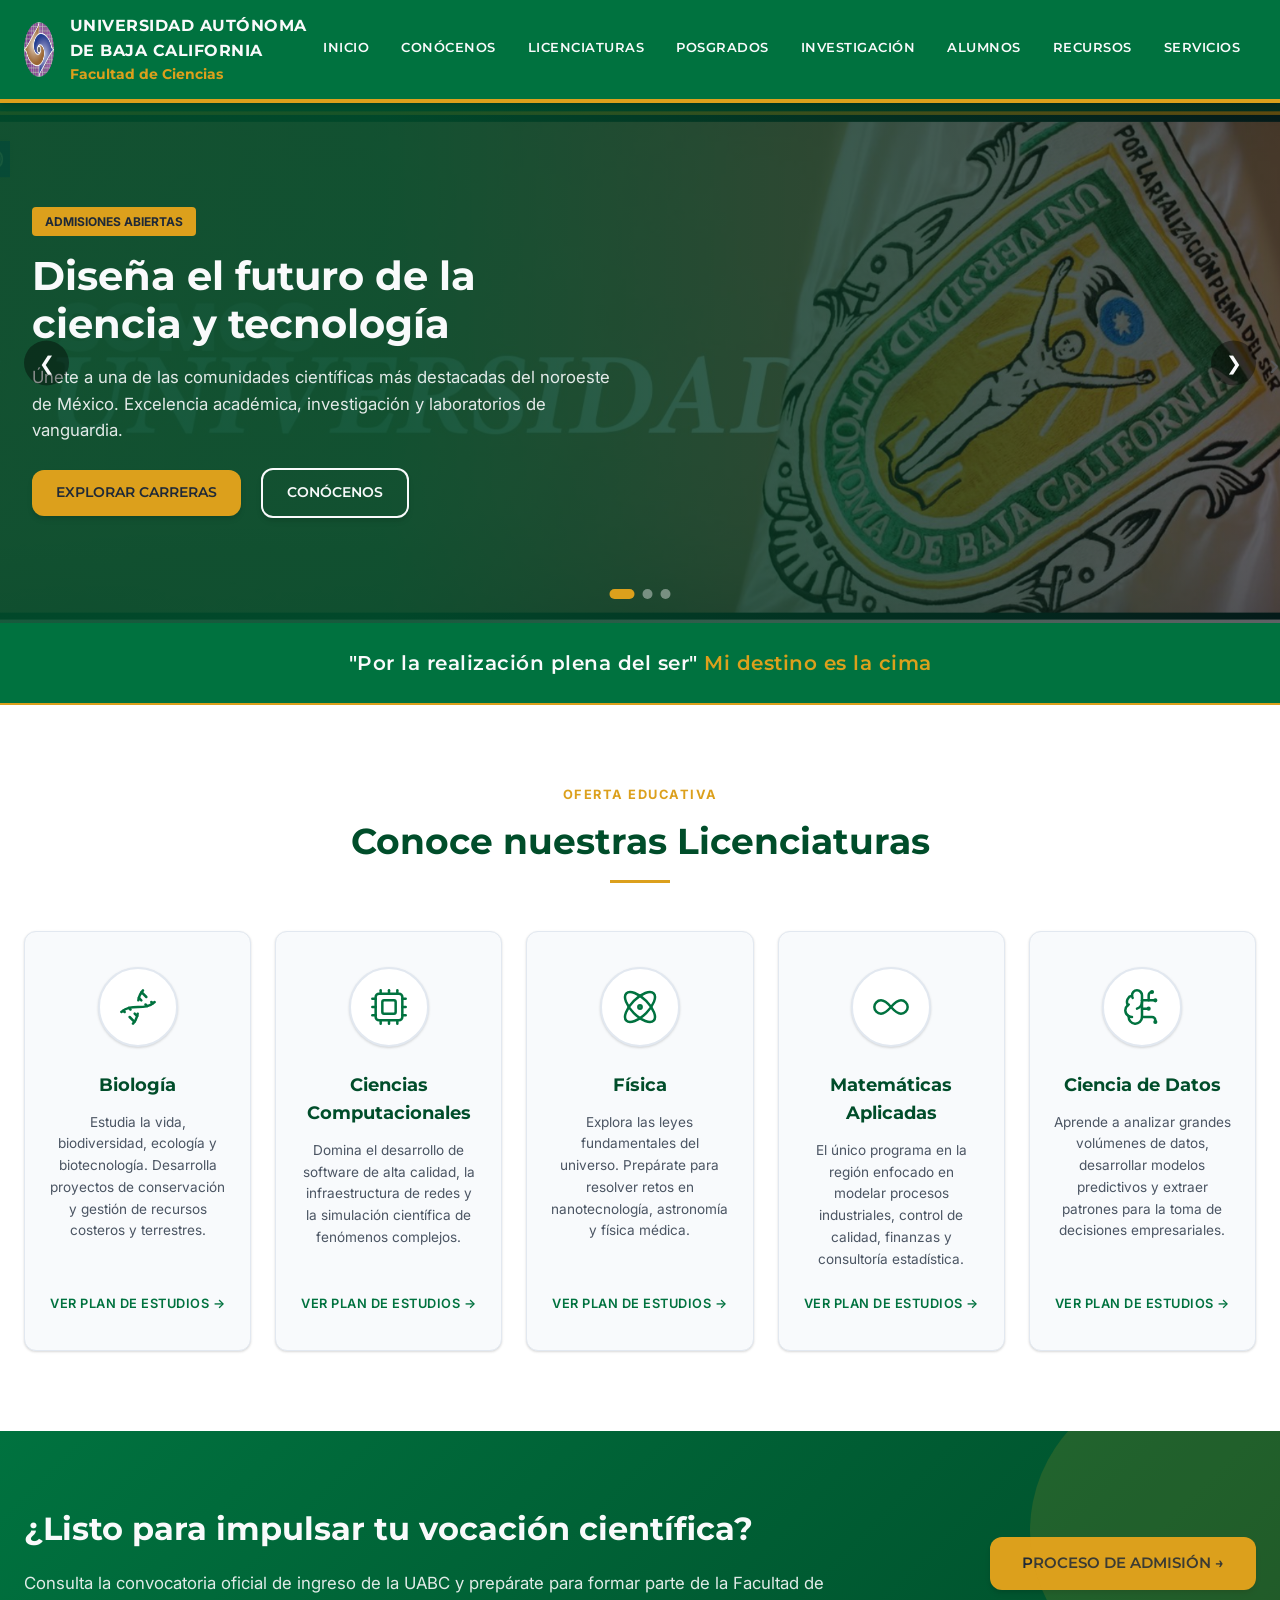
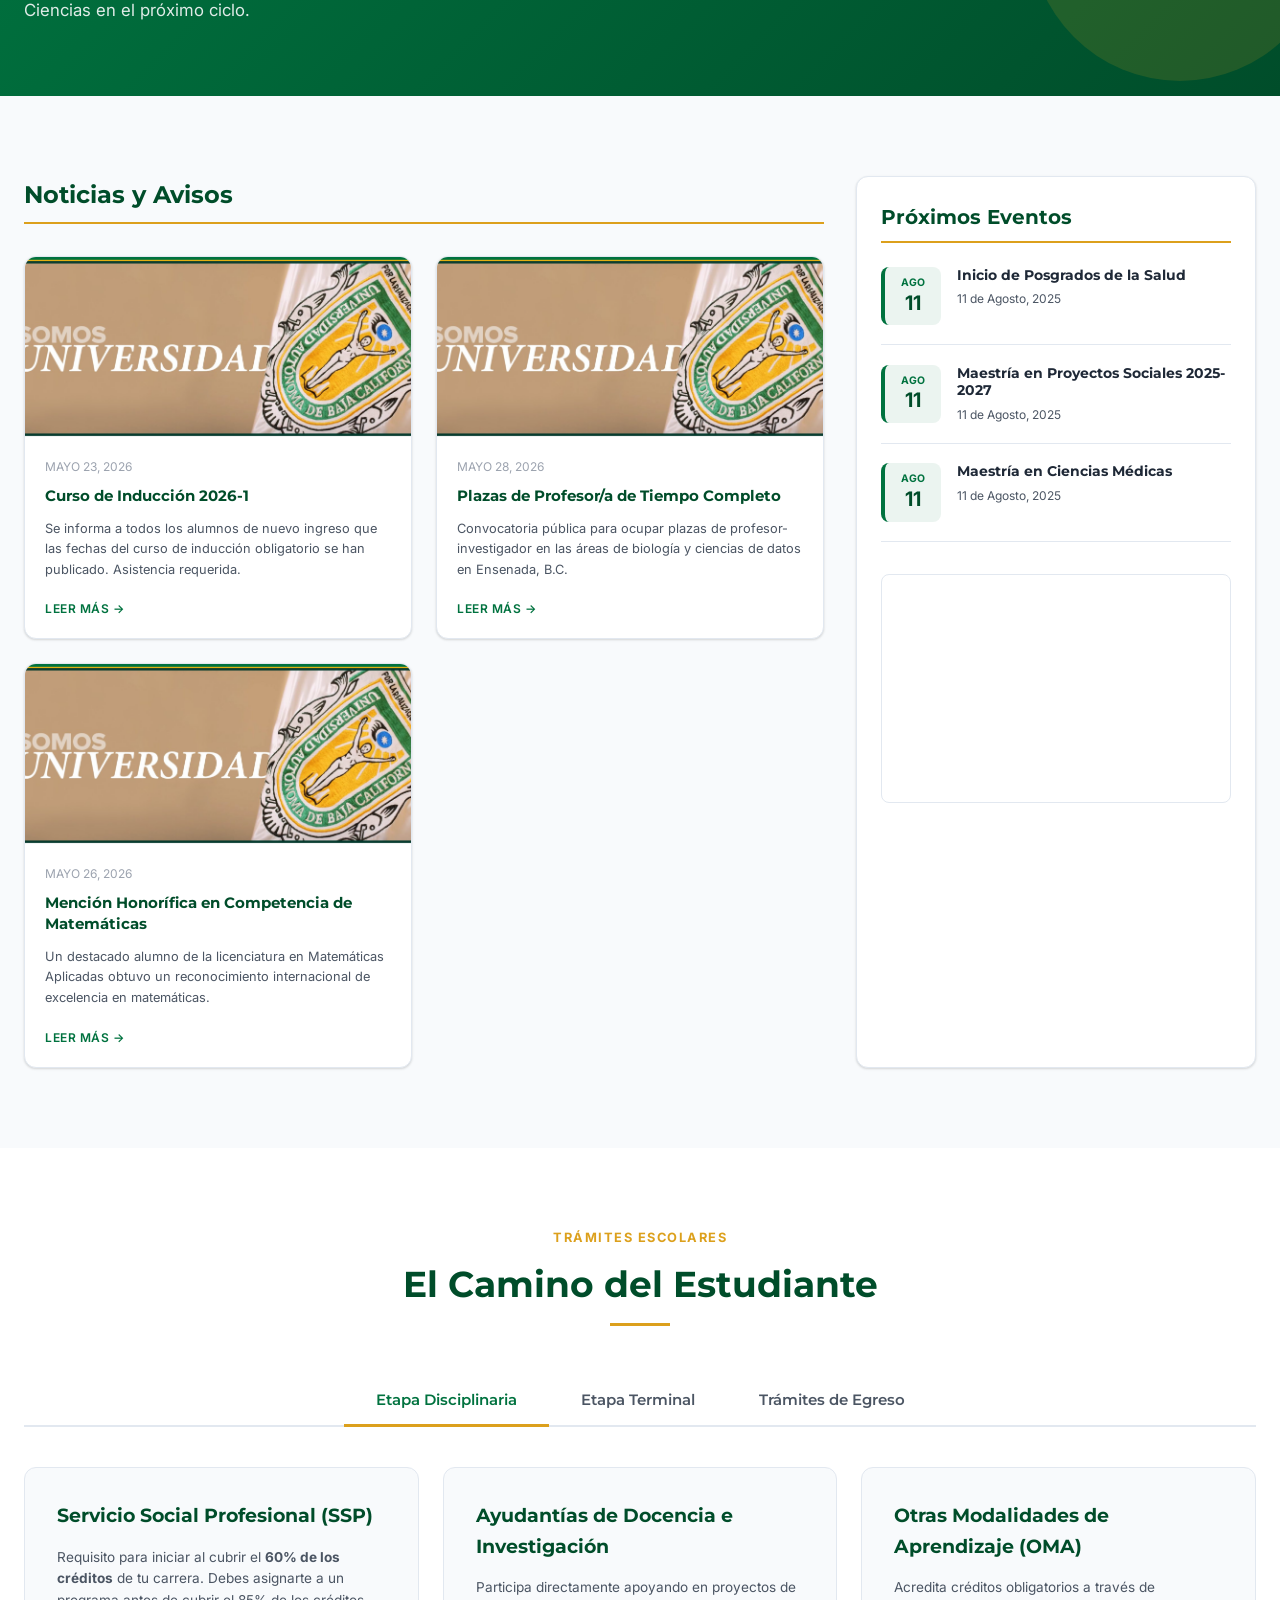
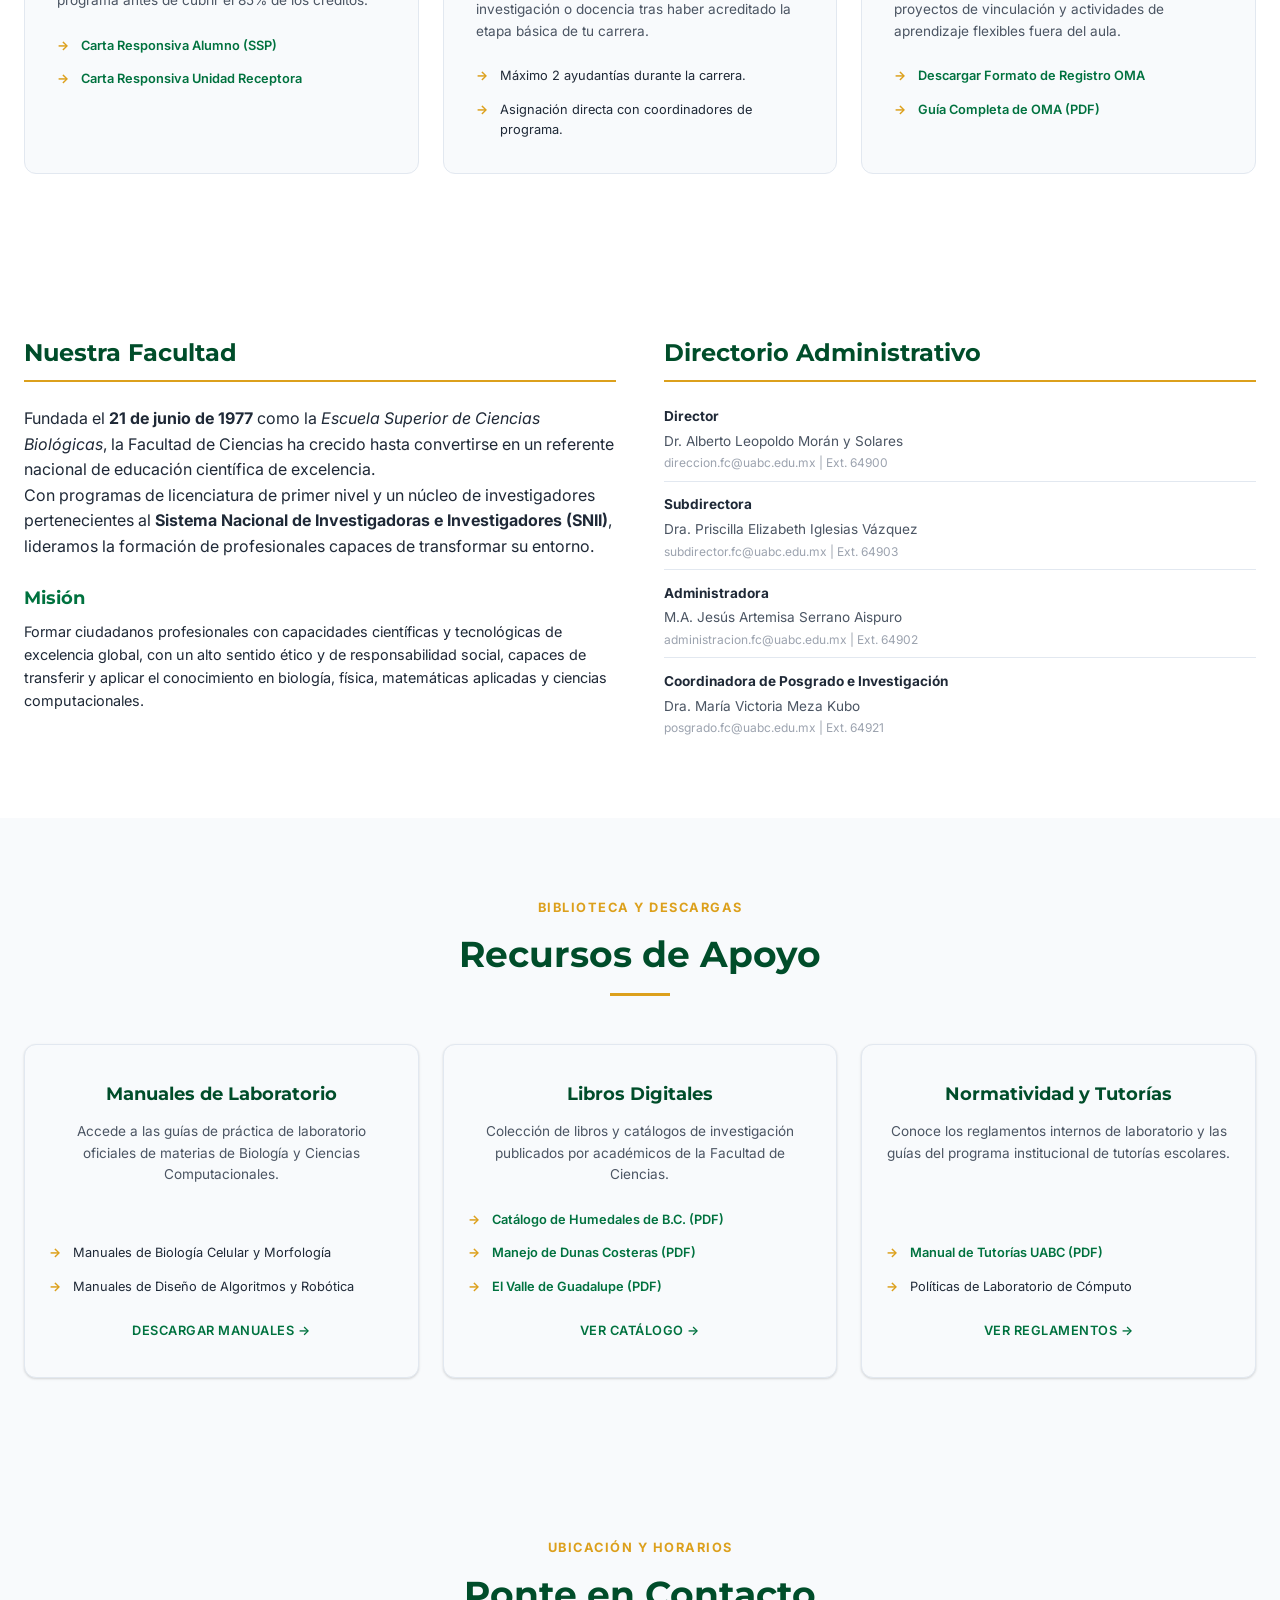
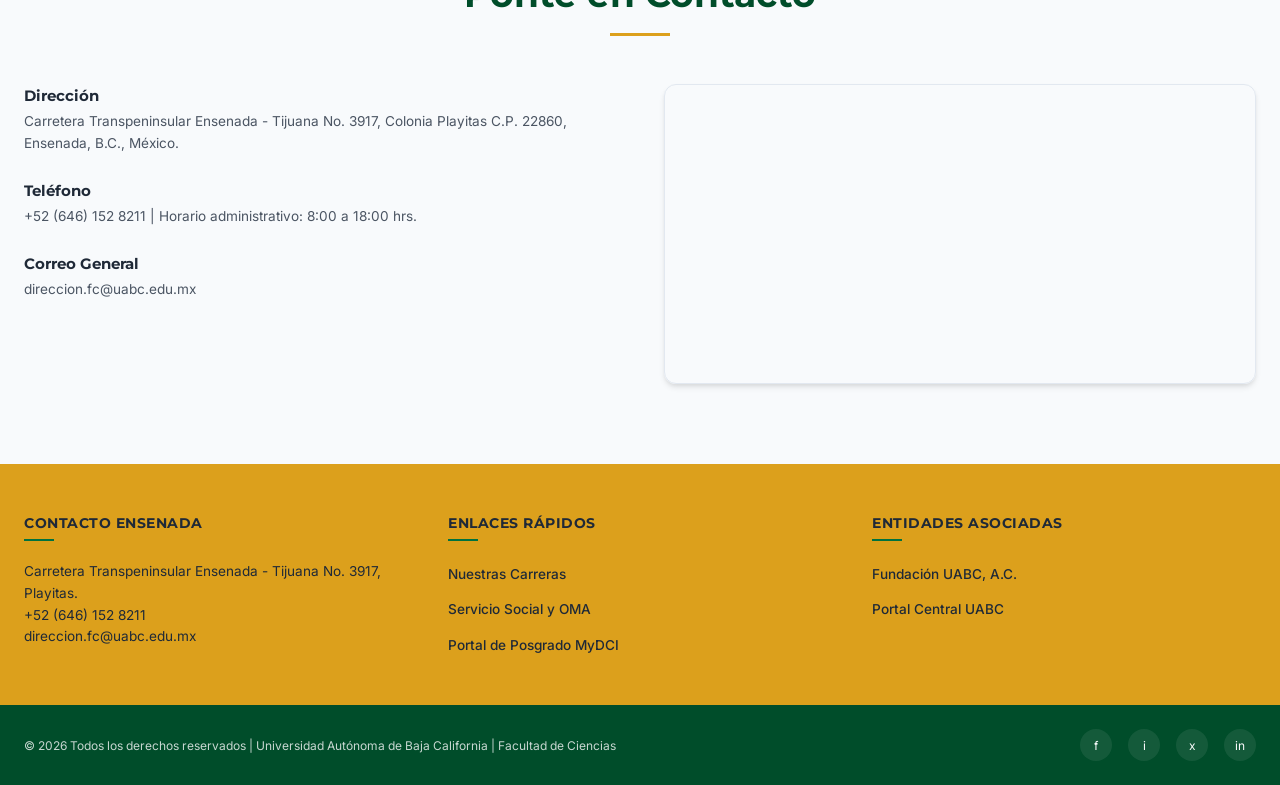
==== commit df7eeb76: "paginas de carreras" ====
--- a/index.html
+++ b/index.html
@@ -7,7 +7,7 @@
     <title>Facultad de Ciencias - UABC Ensenada</title>
     <meta name="description"
         content="Sitio web oficial de la Facultad de Ciencias de la Universidad Autónoma de Baja California, Campus Ensenada.">
-    <link rel="icon" href="fcloog.png">
+    <link rel="icon" href="./assets/img/fcloog.png">
     <link rel="stylesheet" href="styles.css">
 </head>
 
@@ -32,7 +32,8 @@
                 <!-- Brand section with logos -->
                 <a href="index.html" class="brand-section" id="logo-link">
                     <div class="brand-logos">
-                        <img src="fcloog.png" alt="Logo Facultad de Ciencias" class="fc-logo" id="fc-logo-img">
+                        <img src="./assets/img/fcloog.png" alt="Logo Facultad de Ciencias" class="fc-logo"
+                            id="fc-logo-img">
                     </div>
                     <div class="brand-text">
                         <h1>Universidad Autónoma de Baja California</h1>
@@ -56,11 +57,11 @@
                     <div class="nav-item">
                         <a href="#carreras" class="nav-link">Licenciaturas</a>
                         <div class="dropdown-menu">
-                            <a href="biologia.html" class="dropdown-item">Biología</a>
-                            <a href="computacion.html" class="dropdown-item">Ciencias Computacionales</a>
-                            <a href="fisica.html" class="dropdown-item">Física</a>
-                            <a href="matematicas.html" class="dropdown-item">Matemáticas Aplicadas</a>
-                            <a href="datos.html" class="dropdown-item">Ciencia de Datos</a>
+                            <a href="./carreras/biologia.html" class="dropdown-item">Biología</a>
+                            <a href="./carreras/computacion.html" class="dropdown-item">Ciencias Computacionales</a>
+                            <a href="./carreras/fisica.html" class="dropdown-item">Física</a>
+                            <a href="./carreras/matematicas.html" class="dropdown-item">Matemáticas Aplicadas</a>
+                            <a href="./carreras/datos.html" class="dropdown-item">Ciencia de Datos</a>
                         </div>
                     </div>
                     <div class="nav-item">
@@ -103,7 +104,7 @@
                         <a href="#recursos" class="nav-link">Servicios</a>
                         <div class="dropdown-menu">
                             <a href="#recursos" class="dropdown-item">Visitas</a>
-                            <a href="#recursos" class="dropdown-item">Presentación de Servicios</a>
+                            <a href="#recursos" class="dropdown-item">Prestación de Servicios</a>
                         </div>
                     </div>
                 </nav>
@@ -118,7 +119,7 @@
         <div class="slider-container" id="sliderContainer">
             <!-- Slide 1: Welcome -->
             <div class="slide">
-                <img src="carrusel.png" alt="Facultad de Ciencias Campus Ensenada">
+                <img src="./assets/img/carrusel.png" alt="Facultad de Ciencias Campus Ensenada">
                 <div class="slide-overlay">
                     <div class="slide-content">
                         <span class="slide-tag">Admisiones Abiertas</span>
@@ -133,7 +134,7 @@
 
             <!-- Slide 2: Induction Course -->
             <div class="slide">
-                <img src="carrusel.png" alt="Alumnos Facultad de Ciencias">
+                <img src="./assets/img/carrusel.png" alt="Alumnos Facultad de Ciencias">
                 <div class="slide-overlay">
                     <div class="slide-content">
                         <span class="slide-tag">Nuevo Ingreso</span>
@@ -147,7 +148,7 @@
 
             <!-- Slide 3: Peace Campaign -->
             <div class="slide">
-                <img src="carrusel.png" alt="UABC Institucional">
+                <img src="./assets/img/carrusel.png" alt="UABC Institucional">
                 <div class="slide-overlay">
                     <div class="slide-content">
                         <span class="slide-tag">Cultura de Paz</span>
@@ -179,7 +180,7 @@
         <div class="container">
             <div class="section-header">
                 <span class="section-tag">Oferta Educativa</span>
-                <h2 class="section-title">Licenciaturas de Vanguardia</h2>
+                <h2 class="section-title">Conoce nuestras Licenciaturas</h2>
             </div>
 
             <div class="programs-grid">
@@ -187,78 +188,120 @@
                 <div class="program-card">
                     <div class="program-icon-wrapper">
                         <!-- Custom Biological DNA/Leaf SVG -->
-                        <svg viewBox="0 0 24 24">
-                            <path
-                                d="M12 2C6.48 2 2 6.48 2 12s4.48 10 10 10 10-4.48 10-10S17.52 2 12 2zm1 17.93c-3.95-.49-7-3.85-7-7.93 0-.62.08-1.21.21-1.79L9 15v1c0 1.1.9 2 2 2v1.93zm6.9-2.54c-.26-.81-1-1.39-1.9-1.39h-1v-3c0-.55-.45-1-1-1H8v-2h2c.55 0 1-.45 1-1V7h2c1.1 0 2-.9 2-2v-.41c2.93 1.19 5 4.06 5 7.41 0 2.08-.8 3.97-2.1 5.39z" />
+                        <svg xmlns="http://www.w3.org/2000/svg" width="24" height="24" viewBox="0 0 24 24" fill="none"
+                            stroke="currentColor" stroke-width="2" stroke-linecap="round" stroke-linejoin="round"
+                            class="lucide lucide-dna-icon lucide-dna">
+                            <path d="m10 16 1.5 1.5" />
+                            <path d="m14 8-1.5-1.5" />
+                            <path d="M15 2c-1.798 1.998-2.518 3.995-2.807 5.993" />
+                            <path d="m16.5 10.5 1 1" />
+                            <path d="m17 6-2.891-2.891" />
+                            <path d="M2 15c6.667-6 13.333 0 20-6" />
+                            <path d="m20 9 .891.891" />
+                            <path d="M3.109 14.109 4 15" />
+                            <path d="m6.5 12.5 1 1" />
+                            <path d="m7 18 2.891 2.891" />
+                            <path d="M9 22c1.798-1.998 2.518-3.995 2.807-5.993" />
                         </svg>
                     </div>
                     <h3>Biología</h3>
                     <p>Estudia la vida, biodiversidad, ecología y biotecnología. Desarrolla proyectos de conservación y
                         gestión de recursos costeros y terrestres.</p>
-                    <a href="biologia.html" class="btn-text">Ver Plan de Estudios →</a>
+                    <a href="./carreras/biologia.html" class="btn-text">Ver Plan de Estudios →</a>
                 </div>
 
                 <!-- Computer Science -->
                 <div class="program-card">
                     <div class="program-icon-wrapper">
                         <!-- Custom Computer/Code SVG -->
-                        <svg viewBox="0 0 24 24">
-                            <path
-                                d="M20 18c1.1 0 1.99-.9 1.99-2L22 6c0-1.1-.9-2-2-2H4c-1.1 0-2 .9-2 2v10c0 1.1.9 2 2 2H0v2h24v-2h-4zM4 6h16v10H4V6z" />
+                        <svg xmlns="http://www.w3.org/2000/svg" width="24" height="24" viewBox="0 0 24 24" fill="none"
+                            stroke="currentColor" stroke-width="2" stroke-linecap="round" stroke-linejoin="round"
+                            class="lucide lucide-cpu-icon lucide-cpu">
+                            <path d="M12 20v2" />
+                            <path d="M12 2v2" />
+                            <path d="M17 20v2" />
+                            <path d="M17 2v2" />
+                            <path d="M2 12h2" />
+                            <path d="M2 17h2" />
+                            <path d="M2 7h2" />
+                            <path d="M20 12h2" />
+                            <path d="M20 17h2" />
+                            <path d="M20 7h2" />
+                            <path d="M7 20v2" />
+                            <path d="M7 2v2" />
+                            <rect x="4" y="4" width="16" height="16" rx="2" />
+                            <rect x="8" y="8" width="8" height="8" rx="1" />
                         </svg>
                     </div>
                     <h3>Ciencias Computacionales</h3>
                     <p>Domina el desarrollo de software de alta calidad, la infraestructura de redes y la simulación
                         científica de fenómenos complejos.</p>
-                    <a href="computacion.html" class="btn-text">Ver Plan de Estudios →</a>
+                    <a href="./carreras/computacion.html" class="btn-text">Ver Plan de Estudios →</a>
                 </div>
 
                 <!-- Physics -->
                 <div class="program-card">
                     <div class="program-icon-wrapper">
                         <!-- Custom Physics/Atom SVG -->
-                        <svg viewBox="0 0 24 24">
-                            <circle cx="12" cy="12" r="3" />
+                        <svg xmlns="http://www.w3.org/2000/svg" width="24" height="24" viewBox="0 0 24 24" fill="none"
+                            stroke="currentColor" stroke-width="2" stroke-linecap="round" stroke-linejoin="round"
+                            class="lucide lucide-atom-icon lucide-atom">
+                            <circle cx="12" cy="12" r="1" />
                             <path
-                                d="M12 2C6.5 2 2 6.5 2 12s4.5 10 10 10 10-4.5 10-10S17.5 2 12 2zm0 18c-4.4 0-8-3.6-8-8s3.6-8 8-8 8 3.6 8 8-3.6 8-8 8z" />
-                            <ellipse cx="12" cy="12" rx="9" ry="3" transform="rotate(45 12 12)" />
-                            <ellipse cx="12" cy="12" rx="9" ry="3" transform="rotate(-45 12 12)" />
+                                d="M20.2 20.2c2.04-2.03.02-7.36-4.5-11.9-4.54-4.52-9.87-6.54-11.9-4.5-2.04 2.03-.02 7.36 4.5 11.9 4.54 4.52 9.87 6.54 11.9 4.5Z" />
+                            <path
+                                d="M15.7 15.7c4.52-4.54 6.54-9.87 4.5-11.9-2.03-2.04-7.36-.02-11.9 4.5-4.52 4.54-6.54 9.87-4.5 11.9 2.03 2.04 7.36.02 11.9-4.5Z" />
                         </svg>
                     </div>
                     <h3>Física</h3>
                     <p>Explora las leyes fundamentales del universo. Prepárate para resolver retos en nanotecnología,
                         astronomía y física médica.</p>
-                    <a href="fisica.html" class="btn-text">Ver Plan de Estudios →</a>
+                    <a href="./carreras/fisica.html" class="btn-text">Ver Plan de Estudios →</a>
                 </div>
 
                 <!-- Applied Mathematics -->
                 <div class="program-card">
                     <div class="program-icon-wrapper">
                         <!-- Custom Mathematics Sigma SVG -->
-                        <svg viewBox="0 0 24 24">
-                            <path
-                                d="M6 4v2h5.46l-4.52 7.02c-.34.53-.34 1.2 0 1.73L10.33 20H6v2h12v-2h-5.46l4.52-7.02c.34-.53.34-1.2 0-1.73L13.67 4H18V2H6v2z" />
+                        <svg xmlns="http://www.w3.org/2000/svg" width="24" height="24" viewBox="0 0 24 24" fill="none"
+                            stroke="currentColor" stroke-width="2" stroke-linecap="round" stroke-linejoin="round"
+                            class="lucide lucide-infinity-icon lucide-infinity">
+                            <path d="M6 16c5 0 7-8 12-8a4 4 0 0 1 0 8c-5 0-7-8-12-8a4 4 0 1 0 0 8" />
                         </svg>
                     </div>
                     <h3>Matemáticas Aplicadas</h3>
                     <p>El único programa en la región enfocado en modelar procesos industriales, control de calidad,
                         finanzas y consultoría estadística.</p>
-                    <a href="matematicas.html" class="btn-text">Ver Plan de Estudios →</a>
+                    <a href="./carreras/matematicas.html" class="btn-text">Ver Plan de Estudios →</a>
                 </div>
 
                 <!-- Data Science -->
                 <div class="program-card">
                     <div class="program-icon-wrapper">
                         <!-- Custom Data Science Trend/Database SVG -->
-                        <svg viewBox="0 0 24 24">
+                        <svg xmlns="http://www.w3.org/2000/svg" width="24" height="24" viewBox="0 0 24 24" fill="none"
+                            stroke="currentColor" stroke-width="2" stroke-linecap="round" stroke-linejoin="round"
+                            class="lucide lucide-brain-circuit-icon lucide-brain-circuit">
                             <path
-                                d="M12 2C6.5 2 2 4.2 2 7v10c0 2.8 4.5 5 10 5s10-2.2 10-5V7c0-2.8-4.5-5-10-5zm0 2c4.4 0 8 1.8 8 3s-3.6 3-8 3-8-1.8-8-3 3.6-3 8-3zm-8 6c0 1.2 3.6 3 8 3s8-1.8 8-3v2c0 1.2-3.6 3-8 3s-8-1.8-8-3v-2zm0 4c0 1.2 3.6 3 8 3s8-1.8 8-3v2c0 1.2-3.6 3-8 3s-8-1.8-8-3v-2z" />
+                                d="M12 5a3 3 0 1 0-5.997.125 4 4 0 0 0-2.526 5.77 4 4 0 0 0 .556 6.588A4 4 0 1 0 12 18Z" />
+                            <path d="M9 13a4.5 4.5 0 0 0 3-4" />
+                            <path d="M6.003 5.125A3 3 0 0 0 6.401 6.5" />
+                            <path d="M3.477 10.896a4 4 0 0 1 .585-.396" />
+                            <path d="M6 18a4 4 0 0 1-1.967-.516" />
+                            <path d="M12 13h4" />
+                            <path d="M12 18h6a2 2 0 0 1 2 2v1" />
+                            <path d="M12 8h8" />
+                            <path d="M16 8V5a2 2 0 0 1 2-2" />
+                            <circle cx="16" cy="13" r=".5" />
+                            <circle cx="18" cy="3" r=".5" />
+                            <circle cx="20" cy="21" r=".5" />
+                            <circle cx="20" cy="8" r=".5" />
                         </svg>
                     </div>
                     <h3>Ciencia de Datos</h3>
                     <p>Aprende a analizar grandes volúmenes de datos, desarrollar modelos predictivos y extraer patrones
                         para la toma de decisiones empresariales.</p>
-                    <a href="datos.html" class="btn-text">Ver Plan de Estudios →</a>
+                    <a href="./carreras/datos.html" class="btn-text">Ver Plan de Estudios →</a>
                 </div>
             </div>
         </div>
@@ -295,7 +338,7 @@
                         <!-- News 1 -->
                         <div class="news-card">
                             <div class="news-img">
-                                <img src="carrusel.png" alt="Inducción">
+                                <img src="./assets/img/carrusel.png" alt="Inducción">
                             </div>
                             <div class="news-body">
                                 <span class="news-date">mayo 23, 2026</span>
@@ -309,7 +352,7 @@
                         <!-- News 2 -->
                         <div class="news-card">
                             <div class="news-img">
-                                <img src="carrusel.png" alt="Convocatoria Profesor">
+                                <img src="./assets/img/carrusel.png" alt="Convocatoria Profesor">
                             </div>
                             <div class="news-body">
                                 <span class="news-date">mayo 28, 2026</span>
@@ -323,7 +366,7 @@
                         <!-- News 3 -->
                         <div class="news-card">
                             <div class="news-img">
-                                <img src="carrusel.png" alt="Matemáticas">
+                                <img src="./assets/img/carrusel.png" alt="Matemáticas">
                             </div>
                             <div class="news-body">
                                 <span class="news-date">mayo 26, 2026</span>
@@ -691,7 +734,7 @@
                     <div class="footer-middle-col">
                         <h3>Contacto Ensenada</h3>
                         <p style="font-size: 0.85rem; line-height: 1.6;">Carretera Transpeninsular Ensenada - Tijuana
-                            No. 3917, Playitas.<br>📞 +52 (646) 152 8211<br>✉️ direccion.fc@uabc.edu.mx</p>
+                            No. 3917, Playitas.<br> +52 (646) 152 8211<br> direccion.fc@uabc.edu.mx</p>
                     </div>
                     <div class="footer-middle-col">
                         <h3>Enlaces Rápidos</h3>
--- a/styles.css
+++ b/styles.css
@@ -1021,13 +1021,20 @@
 .footer-bottom {
     background-color: var(--primary-dark);
     padding: 1.5rem 0;
-    text-align: center;
     font-size: 0.75rem;
+}
+
+.footer-bottom .container {
+    display: flex;
+    align-items: center;
+    justify-content: space-between;
+    gap: 1rem;
+    flex-wrap: wrap;
 }
 
 .footer-bottom p {
     opacity: 0.8;
-    margin-bottom: 1rem;
+    margin-bottom: 0;
 }
 
 .social-links {
@@ -1085,6 +1092,13 @@
     display: grid;
     grid-template-columns: 3fr 1fr;
     gap: 3rem;
+    align-items: start;
+}
+
+/* Sticky sidebar on desktop */
+.sidebar {
+    position: sticky;
+    top: 5rem;
 }
 
 .page-main h2 {
@@ -1245,6 +1259,69 @@
 
 .sidebar-link:hover {
     color: var(--primary-color);
+}
+
+/* Plan de Estudios Image Block */
+.plan-image-wrapper {
+    margin: 2rem 0;
+    border: 1px solid var(--border-color);
+    border-radius: var(--border-radius);
+    overflow: hidden;
+    box-shadow: var(--shadow-md);
+    background-color: white;
+}
+
+.plan-image {
+    width: 100%;
+    height: auto;
+    display: block;
+    transition: transform 0.4s ease;
+    cursor: zoom-in;
+}
+
+.plan-image:hover {
+    transform: scale(1.02);
+}
+
+.plan-image-caption {
+    text-align: center;
+    padding: 0.75rem 1rem;
+    font-size: 0.78rem;
+    color: var(--text-muted);
+    background-color: var(--bg-light);
+    border-top: 1px solid var(--border-color);
+    font-style: italic;
+    margin: 0;
+}
+
+/* Lightbox overlay for plan image */
+.plan-image-wrapper.expanded {
+    position: fixed;
+    inset: 0;
+    z-index: 9999;
+    margin: 0;
+    border-radius: 0;
+    border: none;
+    background: rgba(0, 0, 0, 0.92);
+    display: flex;
+    flex-direction: column;
+    align-items: center;
+    justify-content: center;
+    cursor: zoom-out;
+}
+
+.plan-image-wrapper.expanded .plan-image {
+    max-height: 90vh;
+    width: auto;
+    max-width: 95vw;
+    transform: none;
+    border-radius: 6px;
+}
+
+.plan-image-wrapper.expanded .plan-image-caption {
+    background: transparent;
+    border: none;
+    color: rgba(255,255,255,0.7);
 }
 
 /* Animations */
@@ -1339,4 +1416,72 @@
     .page-grid {
         grid-template-columns: 1fr;
     }
+
+    /* Sidebar no longer sticky on mobile */
+    .sidebar {
+        position: static;
+    }
+
+    .program-stats {
+        grid-template-columns: repeat(2, 1fr);
+    }
+
+    .footer-bottom .container {
+        flex-direction: column;
+        text-align: center;
+        gap: 0.75rem;
+    }
+
+    .page-header-title {
+        font-size: 1.6rem;
+    }
+}
+
+/* Extra small screens */
+@media (max-width: 480px) {
+    .slide-content h2 {
+        font-size: 1.4rem;
+    }
+
+    .slide-content p {
+        font-size: 0.9rem;
+    }
+
+    .hero-slider {
+        height: 320px;
+    }
+
+    .section-title {
+        font-size: 1.75rem;
+    }
+
+    .program-stats {
+        grid-template-columns: 1fr;
+    }
+
+    .cta-content h2 {
+        font-size: 1.5rem;
+    }
+
+    .tabs-nav {
+        flex-direction: column;
+        align-items: stretch;
+    }
+
+    .tab-btn {
+        border-bottom: 1px solid var(--border-color);
+        text-align: left;
+    }
+
+    .semester-list {
+        grid-template-columns: 1fr;
+    }
+
+    .brand-text h1 {
+        font-size: 0.8rem;
+    }
+
+    .brand-text p {
+        font-size: 0.75rem;
+    }
 }
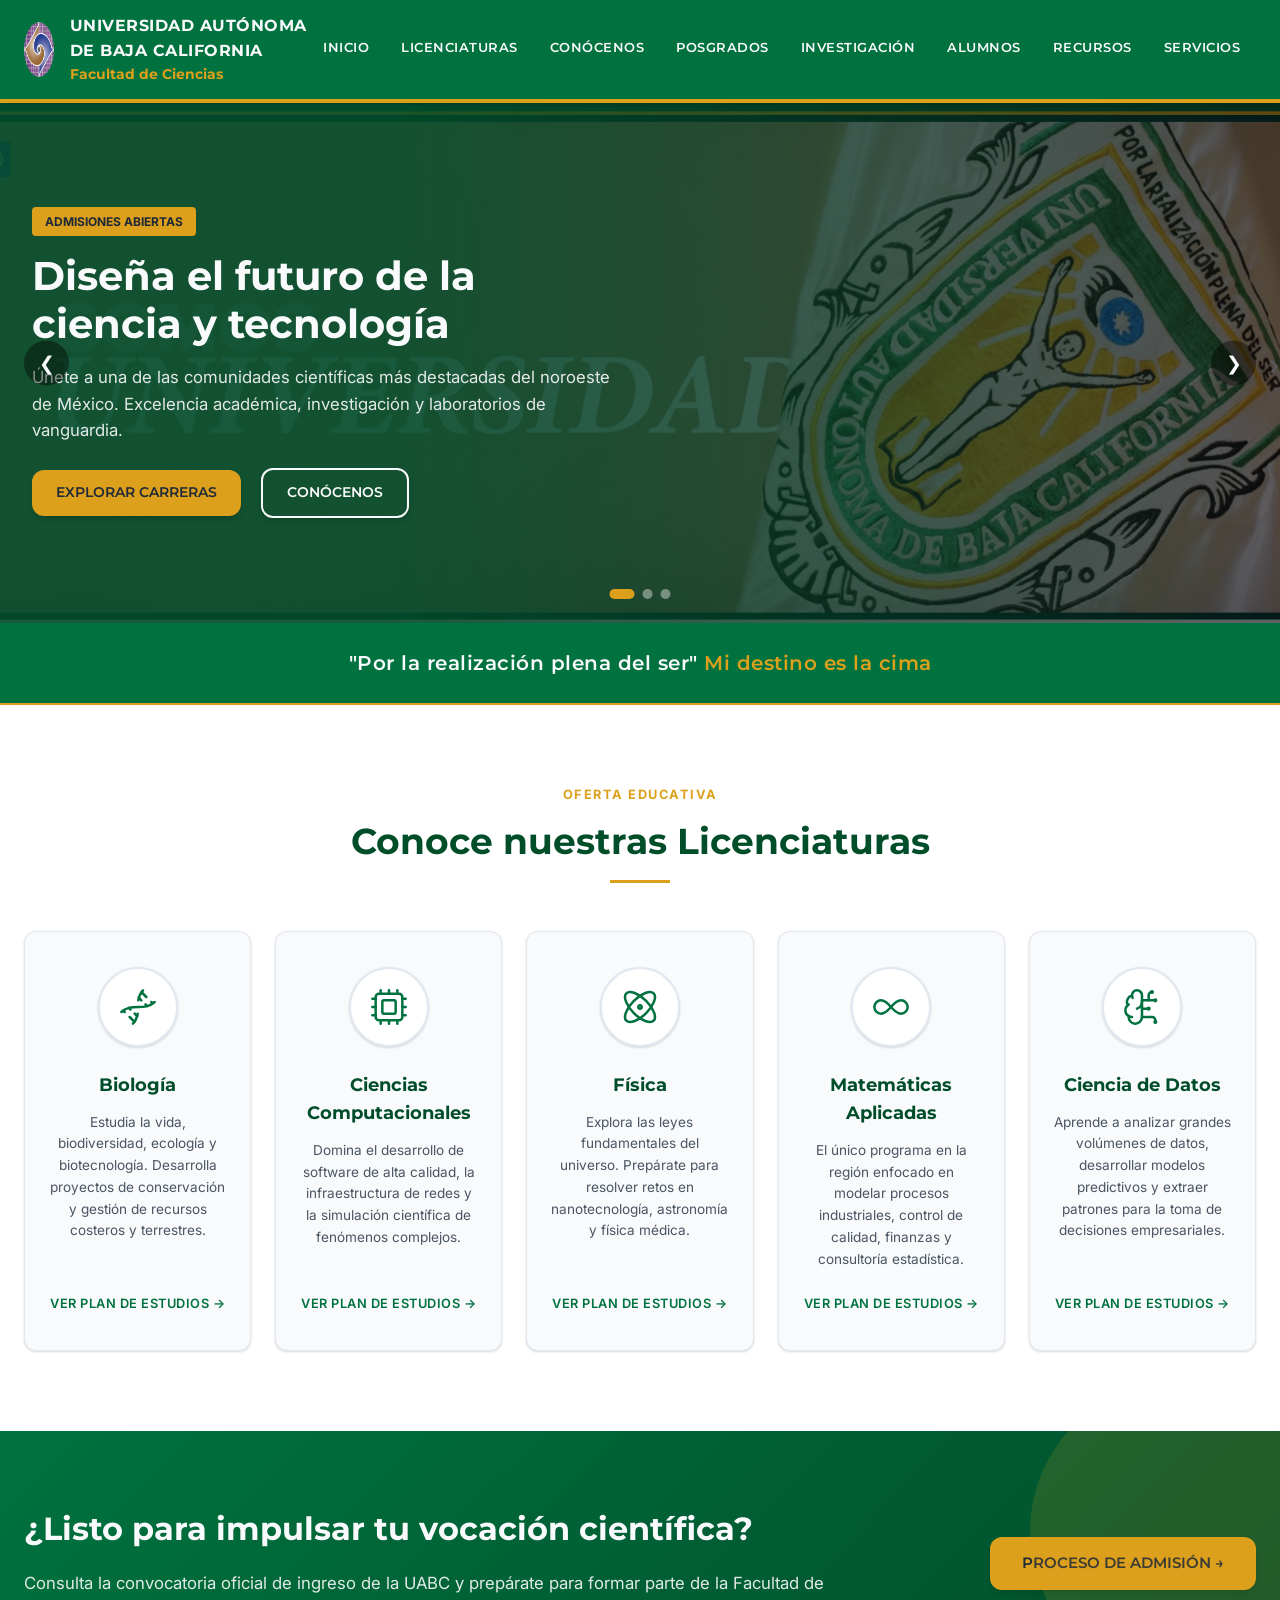
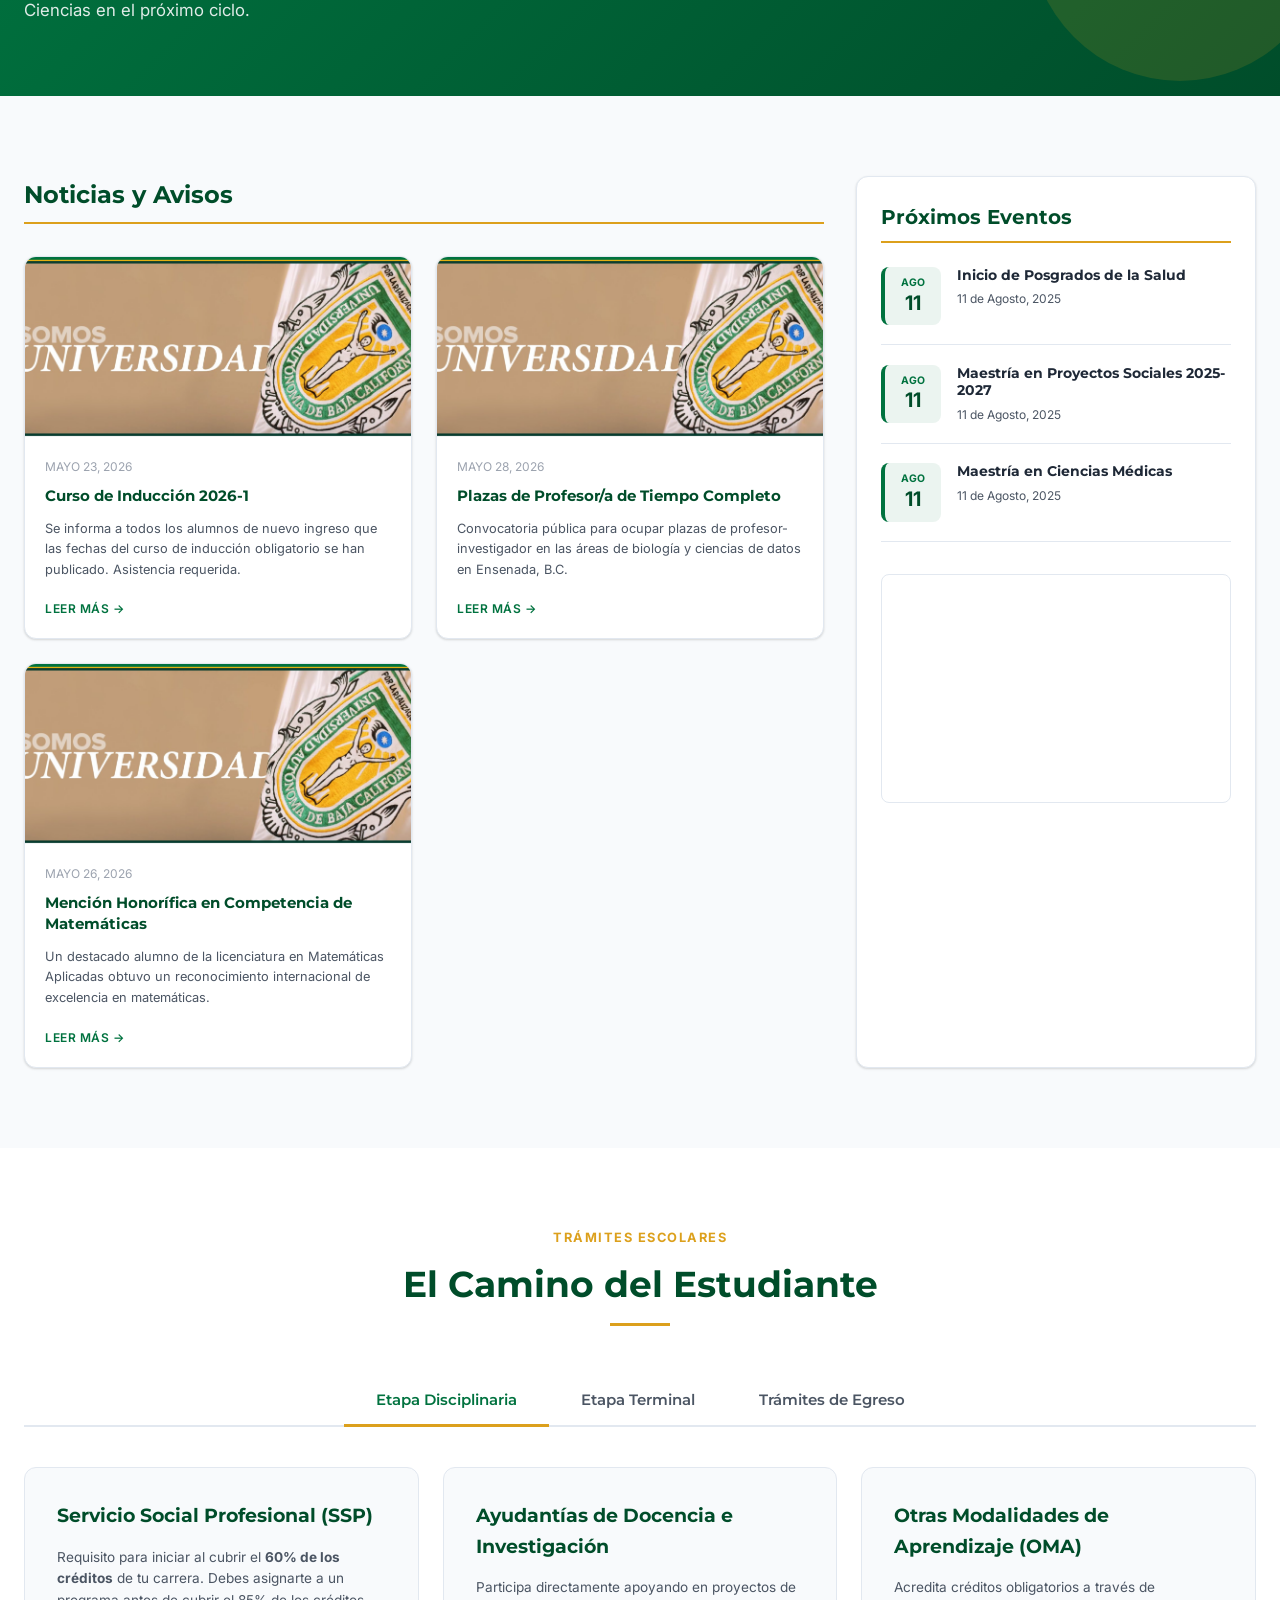
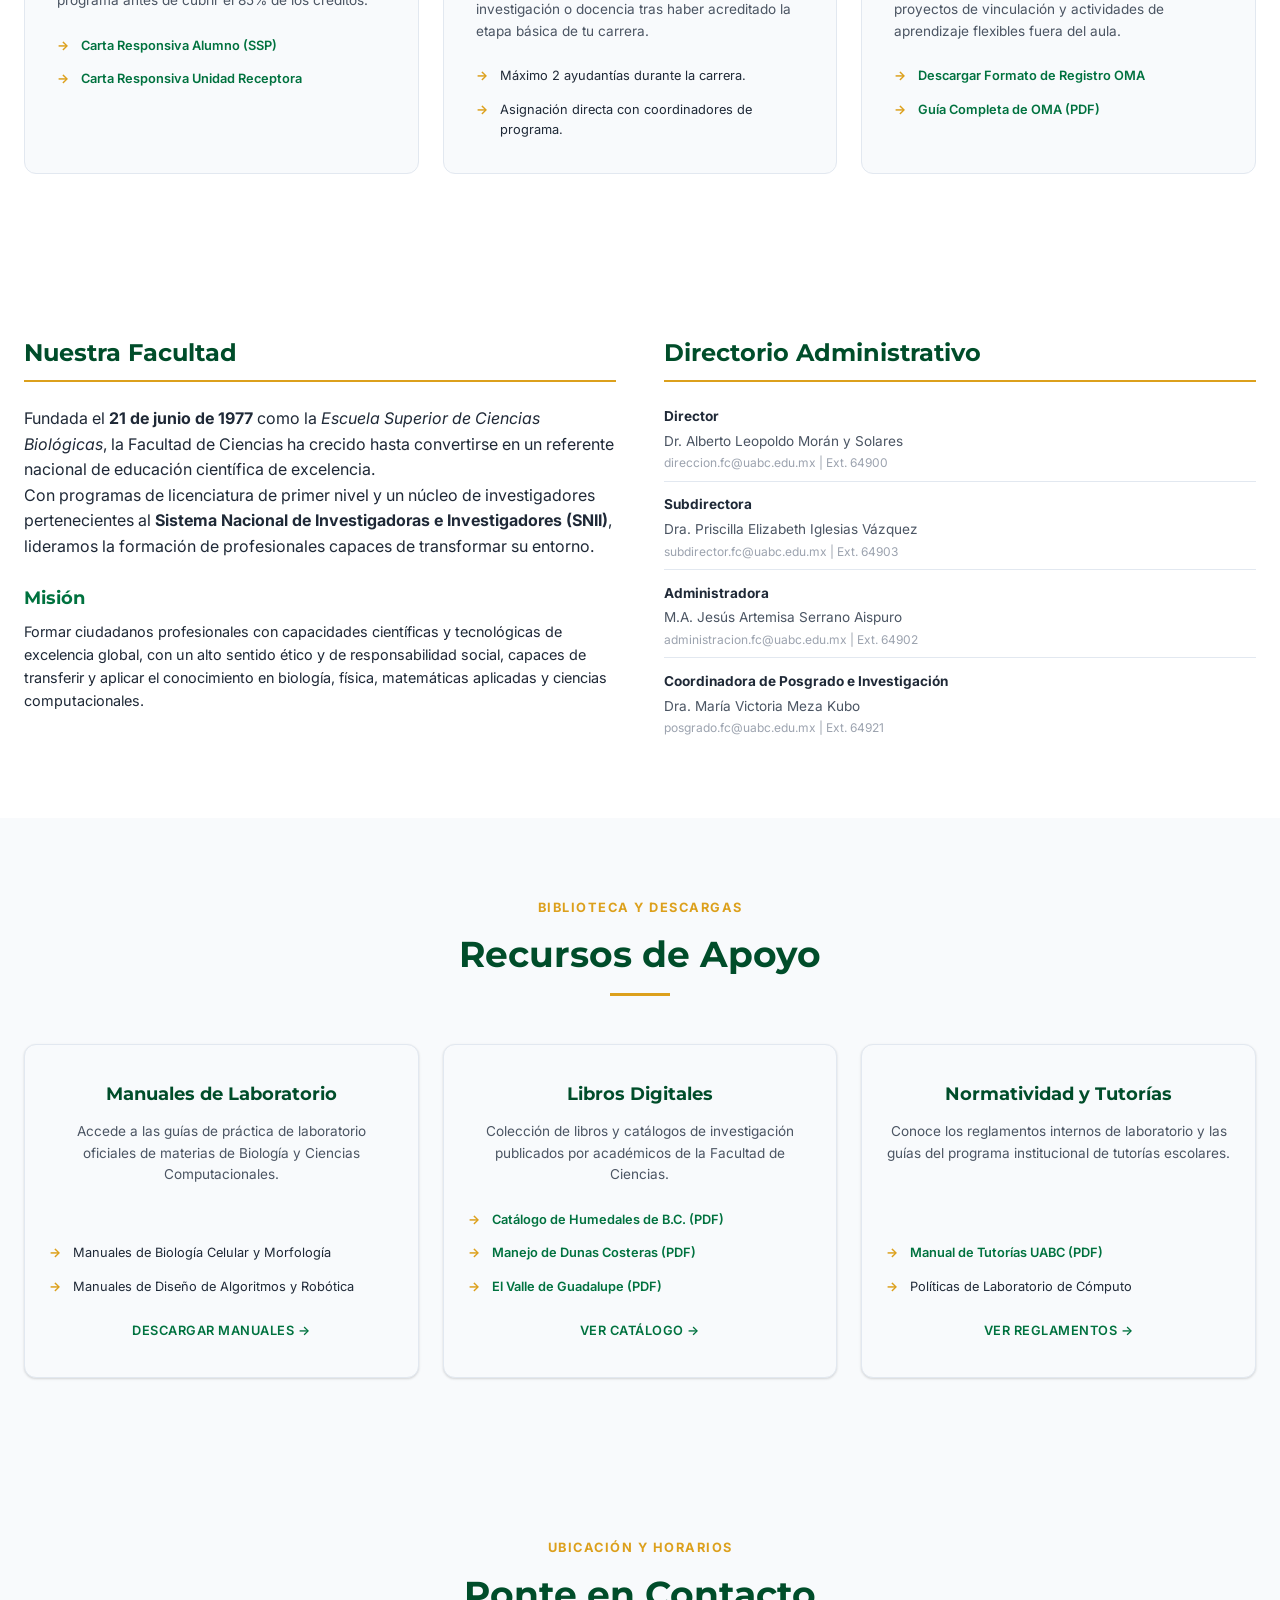
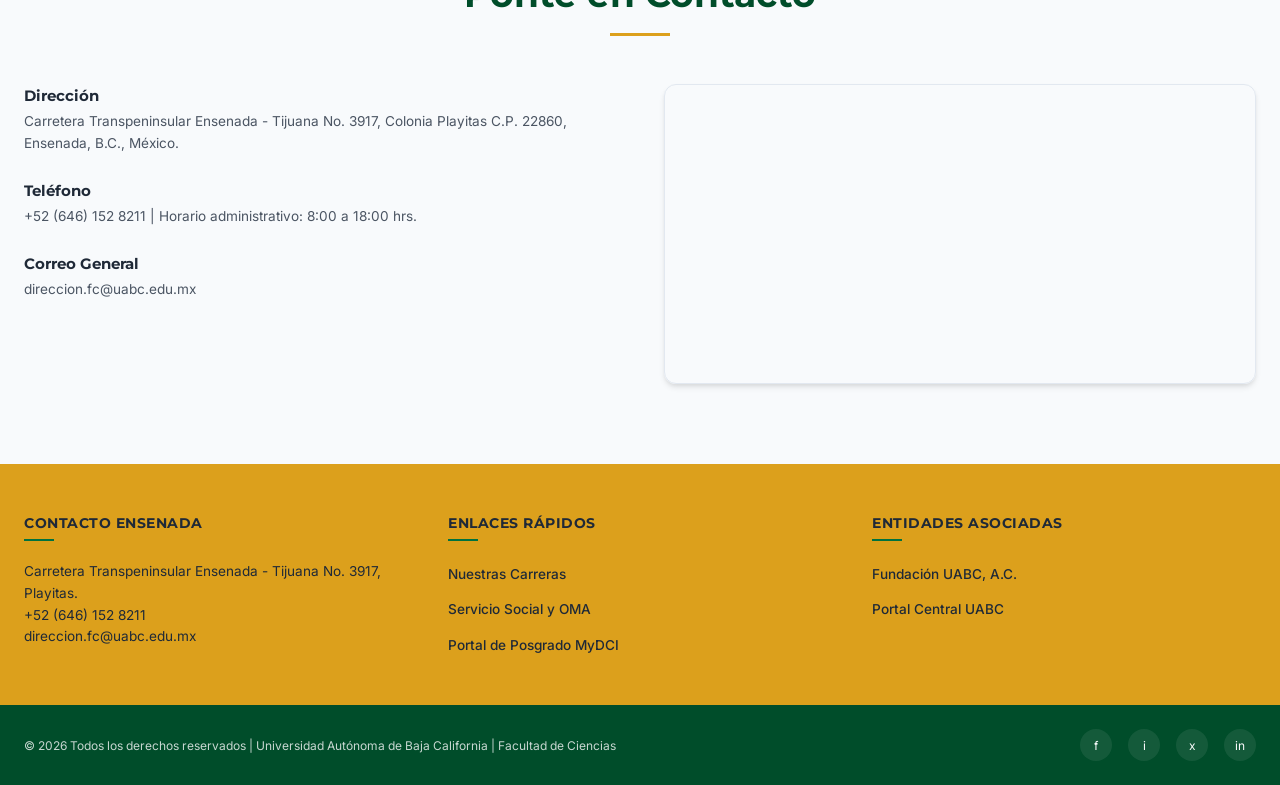
==== commit 6e158b4b: "servicios y academicos" ====
--- a/index.html
+++ b/index.html
@@ -44,15 +44,7 @@
                 <!-- Desktop Menu -->
                 <nav class="nav-links" id="navLinks">
                     <div class="nav-item">
-                        <a href="index.html" class="nav-link">Inicio</a>
-                    </div>
-                    <div class="nav-item">
-                        <a href="#nosotros" class="nav-link">Conócenos</a>
-                        <div class="dropdown-menu">
-                            <a href="#nosotros" class="dropdown-item">Historia</a>
-                            <a href="#nosotros" class="dropdown-item">Misión y Visión</a>
-                            <a href="#nosotros" class="dropdown-item">Directorio Administrativo</a>
-                        </div>
+                        <a href="#hero-slider-section" class="nav-link">Inicio</a>
                     </div>
                     <div class="nav-item">
                         <a href="#carreras" class="nav-link">Licenciaturas</a>
@@ -64,6 +56,15 @@
                             <a href="./carreras/datos.html" class="dropdown-item">Ciencia de Datos</a>
                         </div>
                     </div>
+                    <div class="nav-item">
+                        <a href="#nosotros" class="nav-link">Conócenos</a>
+                        <div class="dropdown-menu">
+                            <a href="#nosotros" class="dropdown-item">Historia</a>
+                            <a href="#nosotros" class="dropdown-item">Misión y Visión</a>
+                            <a href="#nosotros" class="dropdown-item">Directorio Administrativo</a>
+                        </div>
+                    </div>
+
                     <div class="nav-item">
                         <a href="#posgrados" class="nav-link">Posgrados</a>
                         <div class="dropdown-menu">
@@ -76,20 +77,33 @@
                         </div>
                     </div>
                     <div class="nav-item">
-                        <a href="#investigacion" class="nav-link">Investigación</a>
+                        <a href="./investigacion/index.html" class="nav-link">Investigación</a>
                         <div class="dropdown-menu">
-                            <a href="#investigacion" class="dropdown-item">Indicadores de Calidad</a>
-                            <a href="#investigacion" class="dropdown-item">Cuerpos Académicos</a>
-                            <a href="#investigacion" class="dropdown-item">Proyectos Activos</a>
+                            <a href="./investigacion/index.html#academicos" class="dropdown-item">Académicos</a>
+                            <a href="./investigacion/index.html#indicadores" class="dropdown-item">Indicadores de
+                                Calidad</a>
+                            <a href="./investigacion/index.html#cuerpos" class="dropdown-item">Cuerpos Académicos</a>
+                            <a href="./investigacion/index.html#proyectos" class="dropdown-item">Proyectos Activos</a>
                         </div>
                     </div>
                     <div class="nav-item">
-                        <a href="#alumnos" class="nav-link">Alumnos</a>
+                        <a href="./alumnos/index.html" class="nav-link">Alumnos</a>
                         <div class="dropdown-menu">
                             <a href="#alumnos" class="dropdown-item">Horarios de Clase</a>
                             <a href="#alumnos" class="dropdown-item">Servicio Social</a>
                             <a href="#alumnos" class="dropdown-item">Modalidades de Aprendizaje (OMA)</a>
-                            <a href="#alumnos" class="dropdown-item">Proceso de Titulación</a>
+                            <a href="#alumnos" class="dropdown-item">Examenes especiales</a>
+                            <a href="#alumnos" class="dropdown-item">Proceso de Bajas</a>
+                            <a href="#alumnos" class="dropdown-item">Nuevo Ingreso</a>
+                            <a href="#alumnos" class="dropdown-item">Inscripciones</a>
+                            <a href="#alumnos" class="dropdown-item">Prácticas Profesionales</a>
+                            <a href="#alumnos" class="dropdown-item">Portal de Alumnos</a>
+                            <a href="#alumnos" class="dropdown-item">Tutoria</a>
+                            <a href="#alumnos" class="dropdown-item">Titulación</a>
+                            <a href="#alumnos" class="dropdown-item">Blackboard</a>
+                            <a href="#alumnos" class="dropdown-item">Seguro Facultativo</a>
+                            <a href="#alumnos" class="dropdown-item">Programa 8=1</a>
+                            <a href="#alumnos" class="dropdown-item">Sociedad de Alumnos</a>
                         </div>
                     </div>
                     <div class="nav-item">
@@ -101,10 +115,12 @@
                         </div>
                     </div>
                     <div class="nav-item">
-                        <a href="#recursos" class="nav-link">Servicios</a>
+                        <a href="./servicios/index.html" class="nav-link">Servicios</a>
                         <div class="dropdown-menu">
-                            <a href="#recursos" class="dropdown-item">Visitas</a>
-                            <a href="#recursos" class="dropdown-item">Prestación de Servicios</a>
+                            <a href="./servicios/index.html#visitas" class="dropdown-item">Visitas</a>
+                            <a href="./servicios/index.html#prestacion" class="dropdown-item">Prestación de
+                                Servicios</a>
+                            <a href="./servicios/index.html#educacion" class="dropdown-item">Educación Continua</a>
                         </div>
                     </div>
                 </nav>
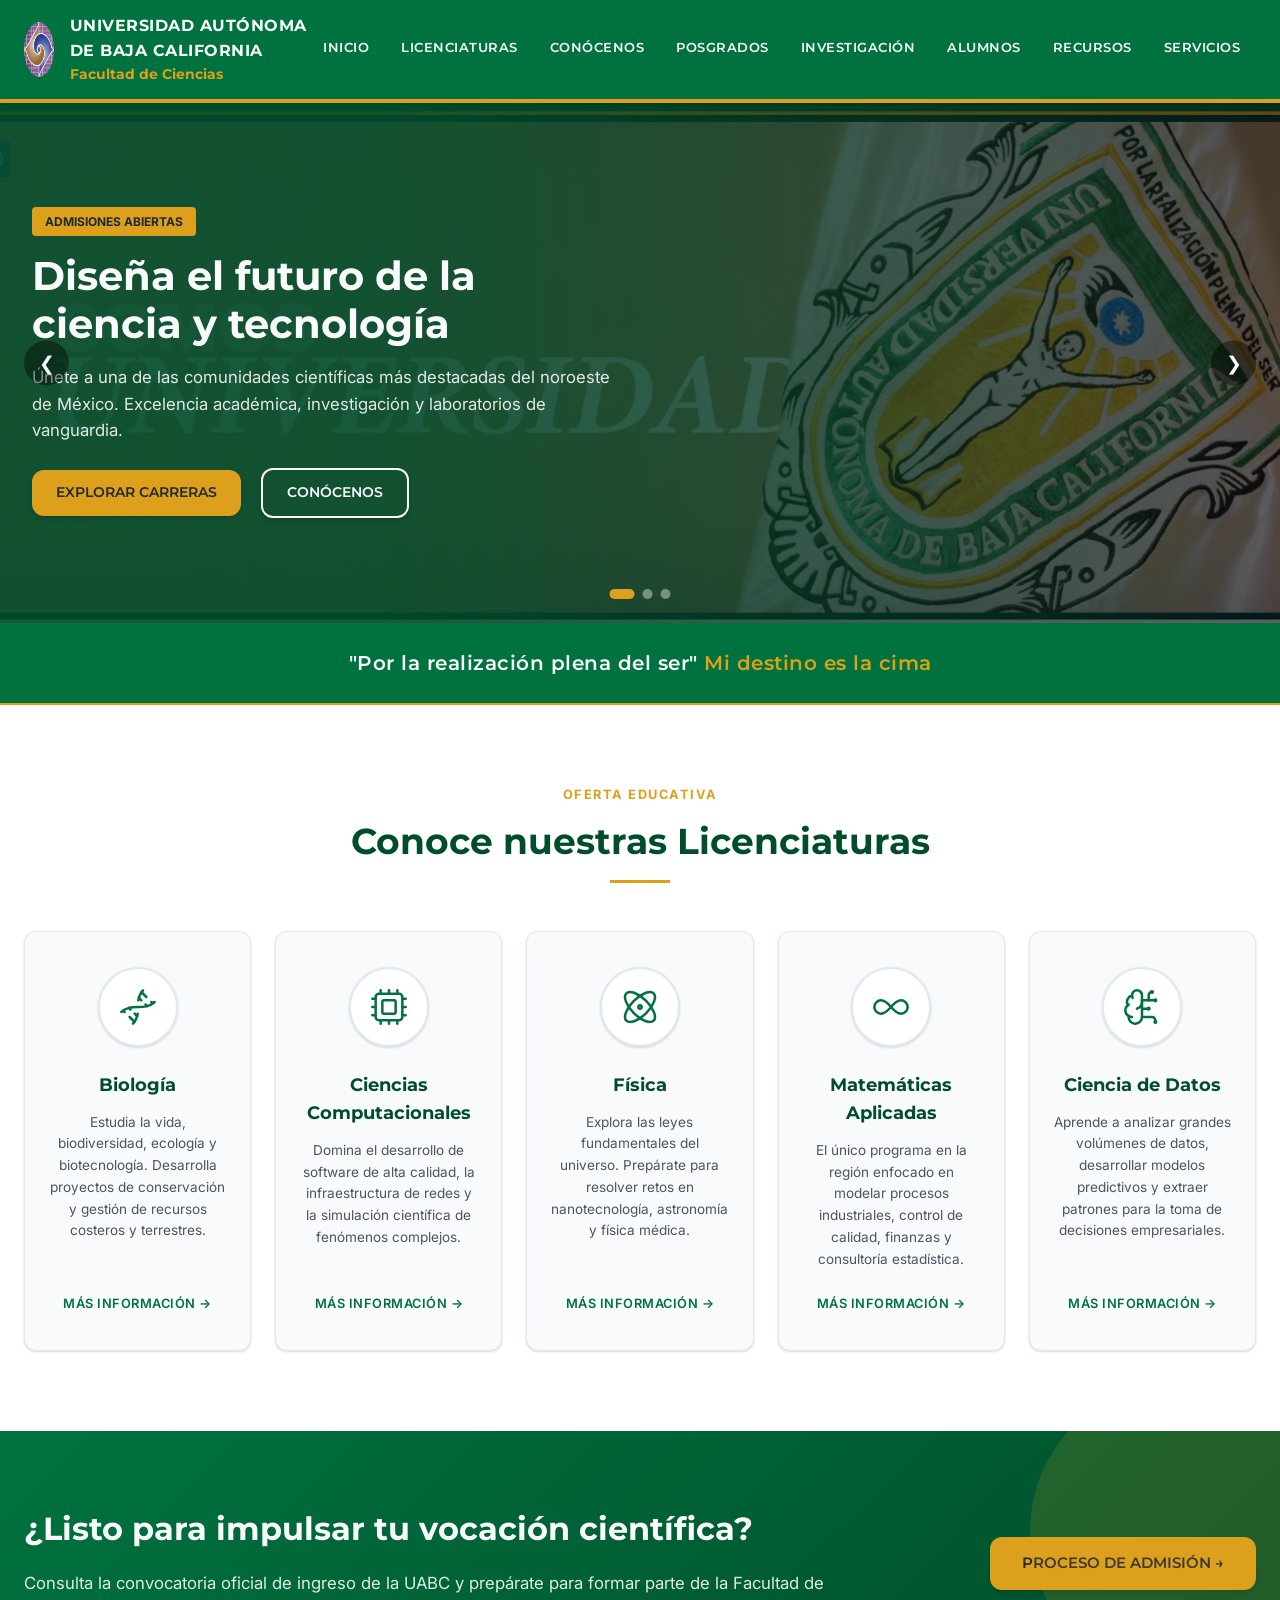
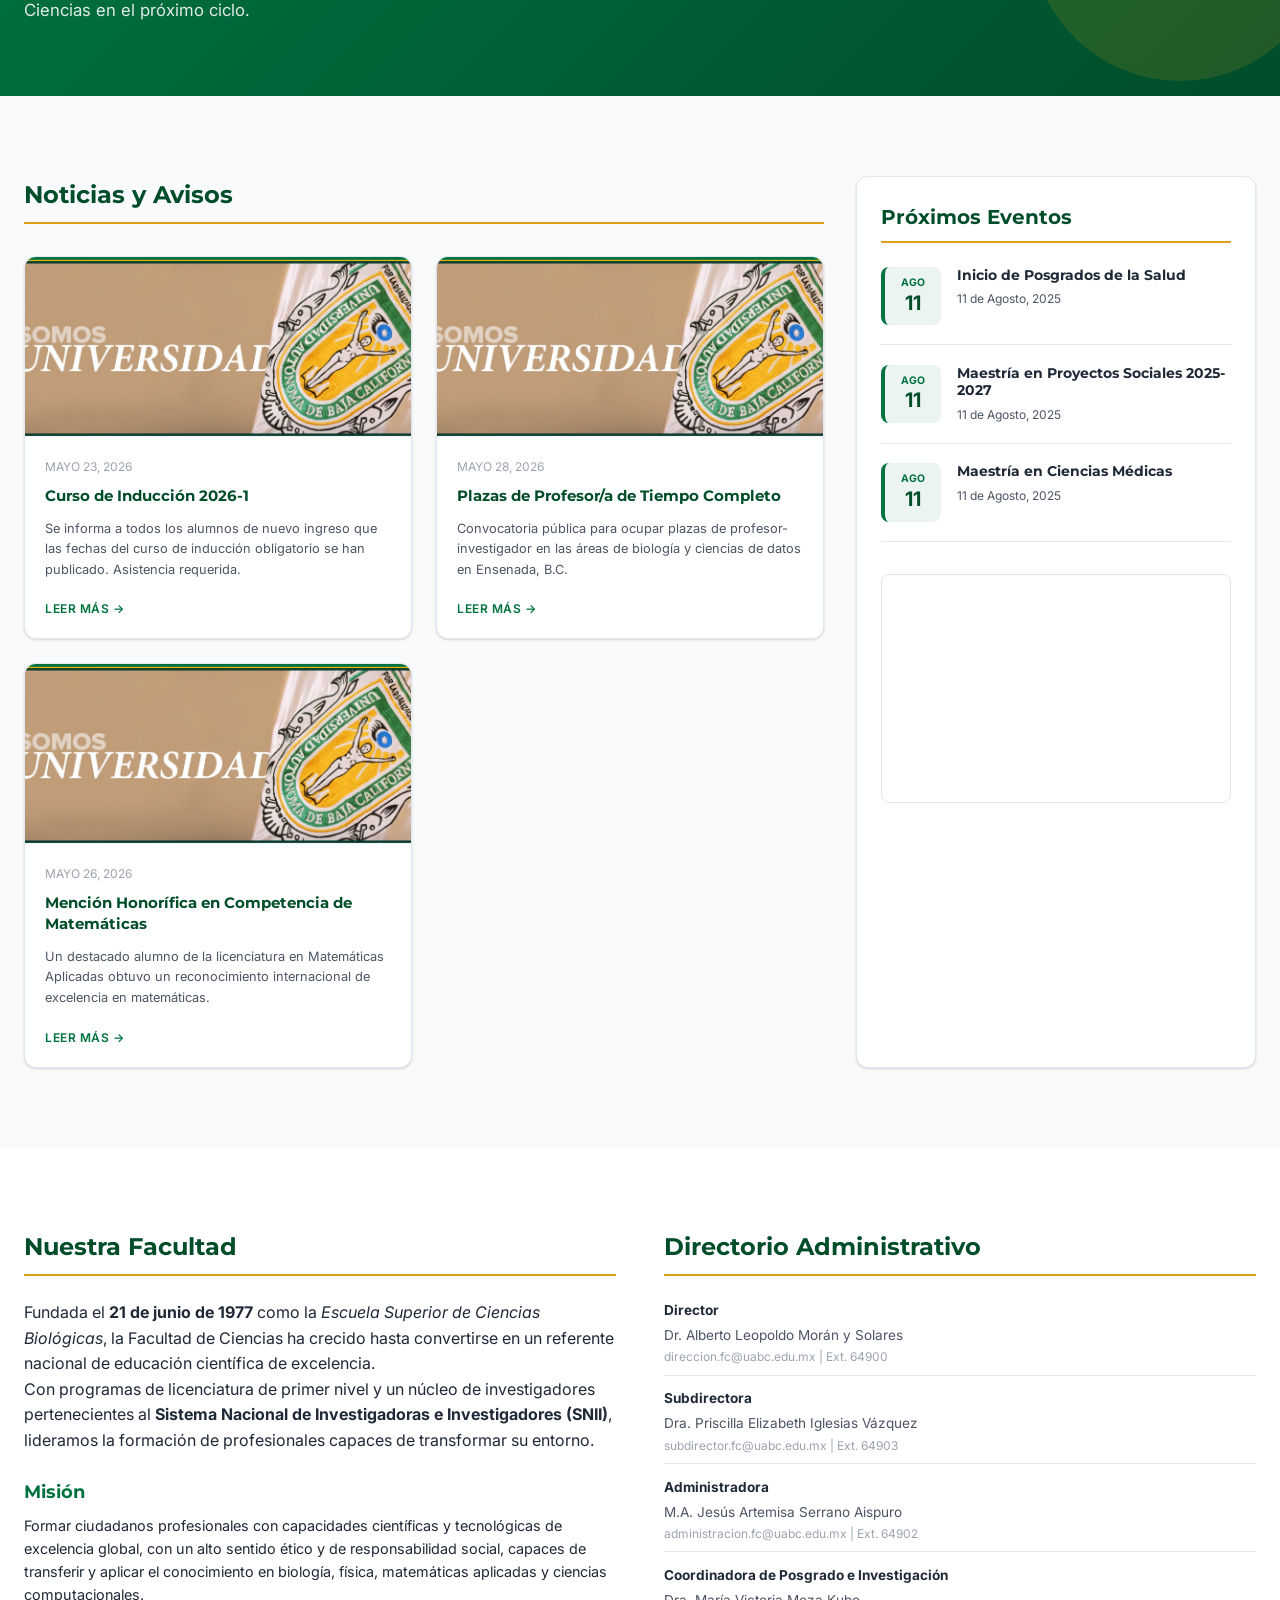
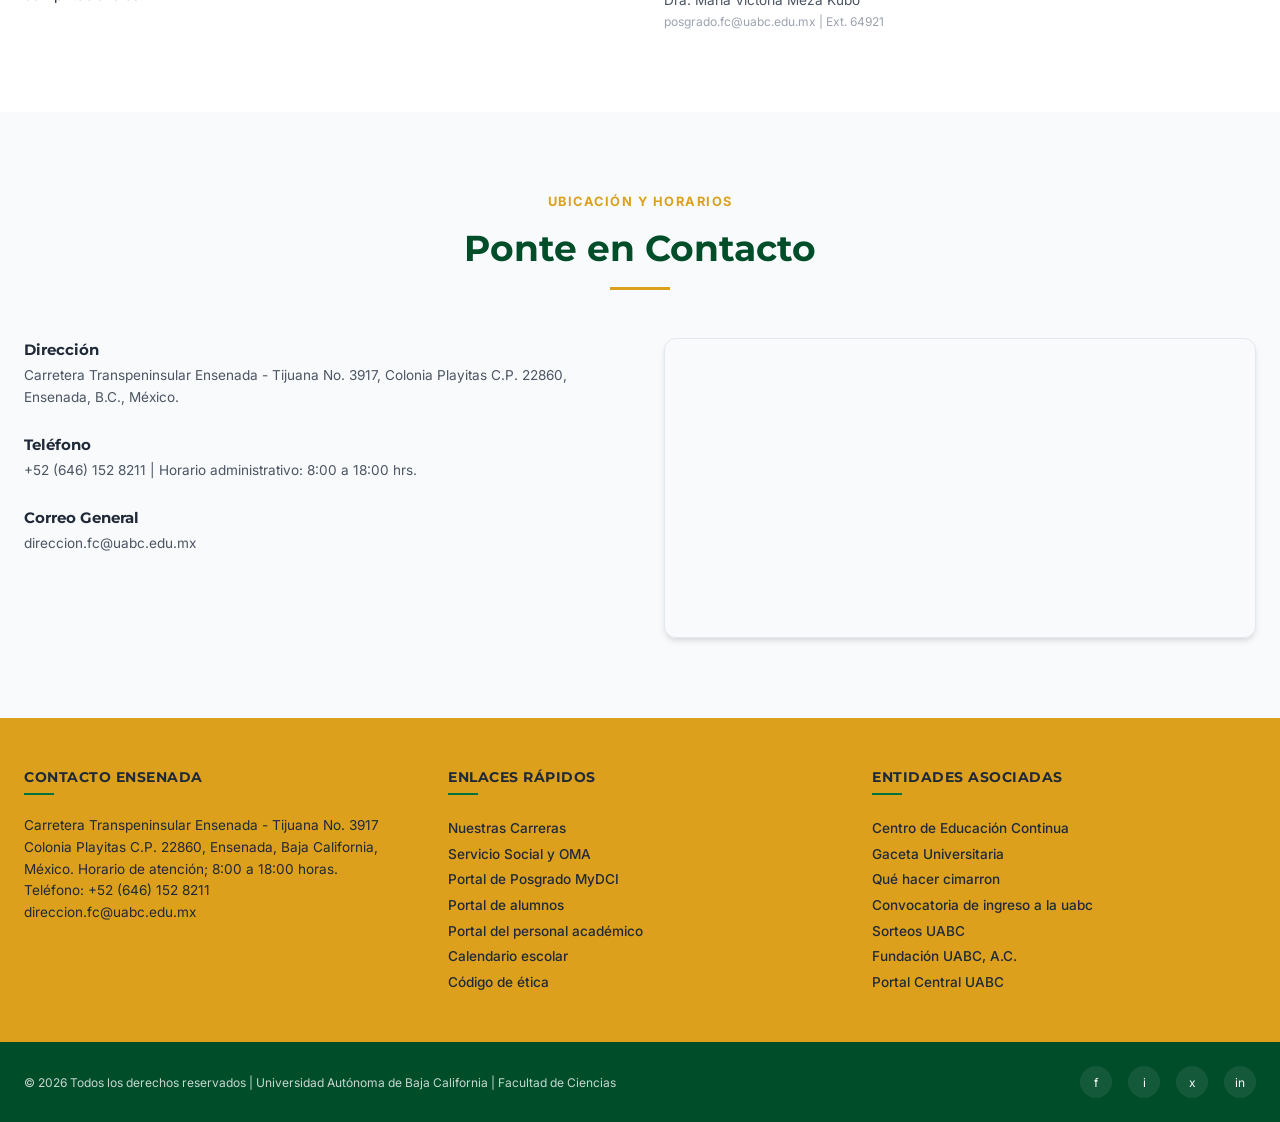
==== commit 8761e7b2: "carreras y servicios" ====
--- a/index.html
+++ b/index.html
@@ -107,11 +107,11 @@
                         </div>
                     </div>
                     <div class="nav-item">
-                        <a href="#recursos" class="nav-link">Recursos</a>
+                        <a href="./recursos/index.html" class="nav-link">Recursos</a>
                         <div class="dropdown-menu">
-                            <a href="#recursos" class="dropdown-item">Manuales de Laboratorio</a>
-                            <a href="#recursos" class="dropdown-item">Libros Publicados</a>
-                            <a href="#recursos" class="dropdown-item">Reglamentos</a>
+                            <a href="./recursos/index.html#manuales" class="dropdown-item">Manuales de Laboratorio</a>
+                            <a href="./recursos/index.html#libros" class="dropdown-item">Libros Publicados</a>
+                            <a href="./recursos/index.html#normatividad" class="dropdown-item">Reglamentos</a>
                         </div>
                     </div>
                     <div class="nav-item">
@@ -223,7 +223,7 @@
                     <h3>Biología</h3>
                     <p>Estudia la vida, biodiversidad, ecología y biotecnología. Desarrolla proyectos de conservación y
                         gestión de recursos costeros y terrestres.</p>
-                    <a href="./carreras/biologia.html" class="btn-text">Ver Plan de Estudios →</a>
+                    <a href="./carreras/biologia.html" class="btn-text">Más Información →</a>
                 </div>
 
                 <!-- Computer Science -->
@@ -252,7 +252,7 @@
                     <h3>Ciencias Computacionales</h3>
                     <p>Domina el desarrollo de software de alta calidad, la infraestructura de redes y la simulación
                         científica de fenómenos complejos.</p>
-                    <a href="./carreras/computacion.html" class="btn-text">Ver Plan de Estudios →</a>
+                    <a href="./carreras/computacion.html" class="btn-text">Más Información →</a>
                 </div>
 
                 <!-- Physics -->
@@ -272,7 +272,7 @@
                     <h3>Física</h3>
                     <p>Explora las leyes fundamentales del universo. Prepárate para resolver retos en nanotecnología,
                         astronomía y física médica.</p>
-                    <a href="./carreras/fisica.html" class="btn-text">Ver Plan de Estudios →</a>
+                    <a href="./carreras/fisica.html" class="btn-text">Más Información →</a>
                 </div>
 
                 <!-- Applied Mathematics -->
@@ -288,7 +288,7 @@
                     <h3>Matemáticas Aplicadas</h3>
                     <p>El único programa en la región enfocado en modelar procesos industriales, control de calidad,
                         finanzas y consultoría estadística.</p>
-                    <a href="./carreras/matematicas.html" class="btn-text">Ver Plan de Estudios →</a>
+                    <a href="./carreras/matematicas.html" class="btn-text">Más Información →</a>
                 </div>
 
                 <!-- Data Science -->
@@ -317,7 +317,7 @@
                     <h3>Ciencia de Datos</h3>
                     <p>Aprende a analizar grandes volúmenes de datos, desarrollar modelos predictivos y extraer patrones
                         para la toma de decisiones empresariales.</p>
-                    <a href="./carreras/datos.html" class="btn-text">Ver Plan de Estudios →</a>
+                    <a href="./carreras/datos.html" class="btn-text">Más Información →</a>
                 </div>
             </div>
         </div>
@@ -438,124 +438,6 @@
                         <iframe
                             src="https://calendar.google.com/calendar/embed?src=c_1d7f4e2f13a95999832a102148d23da3c765482bb9d0b1cf932b0a4d82a8c1bb%40group.calendar.google.com&ctz=America%2FLos_Angeles"
                             style="border: 0" width="100%" height="220" frameborder="0" scrolling="no"></iframe>
-                    </div>
-                </div>
-            </div>
-        </div>
-    </section>
-
-    <!-- Student Stages / Procedures Section (Alumnos / Trámites) -->
-    <section class="section-stages" id="alumnos">
-        <div class="container">
-            <div class="section-header">
-                <span class="section-tag">Trámites Escolares</span>
-                <h2 class="section-title">El Camino del Estudiante</h2>
-            </div>
-
-            <div class="tabs-nav">
-                <button class="tab-btn active" data-tab="tab-disciplinaria">Etapa Disciplinaria</button>
-                <button class="tab-btn" data-tab="tab-terminal">Etapa Terminal</button>
-                <button class="tab-btn" data-tab="tab-egreso">Trámites de Egreso</button>
-            </div>
-
-            <!-- Disciplinaria Tab -->
-            <div class="tab-content active" id="tab-disciplinaria">
-                <div class="stages-grid">
-                    <div class="stage-card">
-                        <h3>Servicio Social Profesional (SSP)</h3>
-                        <p>Requisito para iniciar al cubrir el <strong>60% de los créditos</strong> de tu carrera. Debes
-                            asignarte a un programa antes de cubrir el 85% de los créditos.</p>
-                        <ul class="stage-list">
-                            <li><a href="https://ciencias.ens.uabc.mx/documentos/ssocial/CRA_SSP.docx">Carta Responsiva
-                                    Alumno (SSP)</a></li>
-                            <li><a href="https://ciencias.ens.uabc.mx/documentos/ssocial/CRUR_SSP.docx">Carta Responsiva
-                                    Unidad Receptora</a></li>
-                        </ul>
-                    </div>
-
-                    <div class="stage-card">
-                        <h3>Ayudantías de Docencia e Investigación</h3>
-                        <p>Participa directamente apoyando en proyectos de investigación o docencia tras haber
-                            acreditado la etapa básica de tu carrera.</p>
-                        <ul class="stage-list">
-                            <li>Máximo 2 ayudantías durante la carrera.</li>
-                            <li>Asignación directa con coordinadores de programa.</li>
-                        </ul>
-                    </div>
-
-                    <div class="stage-card">
-                        <h3>Otras Modalidades de Aprendizaje (OMA)</h3>
-                        <p>Acredita créditos obligatorios a través de proyectos de vinculación y actividades de
-                            aprendizaje flexibles fuera del aula.</p>
-                        <ul class="stage-list">
-                            <li><a
-                                    href="https://ciencias.ens.uabc.mx/documentos/omas/formato-modalidades-aprendizaje.docx">Descargar
-                                    Formato de Registro OMA</a></li>
-                            <li><a href="https://ciencias.ens.uabc.mx/documentos/vinculacion/omas/Modalidades_de_Aprendizaje_2021.pdf"
-                                    target="_blank">Guía Completa de OMA (PDF)</a></li>
-                        </ul>
-                    </div>
-                </div>
-            </div>
-
-            <!-- Terminal Tab -->
-            <div class="tab-content" id="tab-terminal">
-                <div class="stages-grid">
-                    <div class="stage-card">
-                        <h3>Prácticas Profesionales (PP)</h3>
-                        <p>Para asignarse se debe haber cubierto el <strong>70% de créditos totales</strong> y tener
-                            liberada la primera etapa de servicio social comunitario.</p>
-                        <ul class="stage-list">
-                            <li><a href="https://ciencias.ens.uabc.mx/documentos/vinculacion/omas/CRP_PP_Alumno.docx">Carta
-                                    Responsiva de Prácticas</a></li>
-                            <li><a href="https://ciencias.ens.uabc.mx/documentos/vinculacion/practicas/Platica_Practicas_Profesionales_2022-2.pdf"
-                                    target="_blank">Ver Presentación Informativa (PDF)</a></li>
-                        </ul>
-                    </div>
-
-                    <div class="stage-card">
-                        <h3>Seguro Facultativo</h3>
-                        <p>Es un requisito indispensable para realizar tus prácticas profesionales o actividades de
-                            campo contar con tu afiliación al IMSS activa.</p>
-                        <ul class="stage-list">
-                            <li><a href="https://ciencias.ens.uabc.mx/documentos/vinculacion/omas/SF%2001%2007%202021.pdf"
-                                    target="_blank">Guía para el alta del Seguro (PDF)</a></li>
-                        </ul>
-                    </div>
-                </div>
-            </div>
-
-            <!-- Egreso Tab -->
-            <div class="tab-content" id="tab-egreso">
-                <div class="stages-grid">
-                    <div class="stage-card">
-                        <h3>1. Historial en Ceros</h3>
-                        <p>Haber acreditado el 100% de las asignaturas obligatorias y optativas de tu plan de estudios
-                            en el sistema escolar de la UABC.</p>
-                    </div>
-
-                    <div class="stage-card">
-                        <h3>2. Certificados de Pasante</h3>
-                        <p>Trámite realizado en el Departamento de Servicios Estudiantiles tras contar con tu historial
-                            en ceros. Permite tramitar el título.</p>
-                        <ul class="stage-list">
-                            <li>Certificado de Pasante</li>
-                            <li>Certificado de Estudios Profesionales</li>
-                        </ul>
-                    </div>
-
-                    <div class="stage-card">
-                        <h3>3. Trámite de Título</h3>
-                        <p>Integración del expediente en la Coordinación de Extensión y Vinculación (CEV) de la Facultad
-                            de Ciencias para la obtención del Título Profesional.</p>
-                        <ul class="stage-list">
-                            <li><a href="https://ciencias.ens.uabc.mx/documentos/titulacion/RTIT.pdf"
-                                    target="_blank">Requisitos de Titulación (PDF)</a></li>
-                            <li><a href="https://ciencias.ens.uabc.mx/documentos/titulacion/TIT2.pdf"
-                                    target="_blank">Guía del Proceso de Egreso (PDF)</a></li>
-                            <li><a href="http://cgsege.uabc.mx/web/cgsege/tramite-unico-de-titulacion"
-                                    target="_blank">Portal de Trámite Único (TUT)</a></li>
-                        </ul>
                     </div>
                 </div>
             </div>
@@ -631,58 +513,10 @@
         </div>
     </section>
 
-    <!-- Resources Section -->
-    <section class="section-stages" id="recursos" style="background-color: var(--bg-light);">
-        <div class="container">
-            <div class="section-header">
-                <span class="section-tag">Biblioteca y Descargas</span>
-                <h2 class="section-title">Recursos de Apoyo</h2>
-            </div>
-
-            <div class="programs-grid">
-                <!-- Lab Manuals -->
-                <div class="program-card">
-                    <h3>Manuales de Laboratorio</h3>
-                    <p>Accede a las guías de práctica de laboratorio oficiales de materias de Biología y Ciencias
-                        Computacionales.</p>
-                    <ul class="stage-list" style="text-align: left; margin-bottom: 1.5rem;">
-                        <li>Manuales de Biología Celular y Morfología</li>
-                        <li>Manuales de Diseño de Algoritmos y Robótica</li>
-                    </ul>
-                    <a href="#" class="btn-text" style="margin-top: auto;">Descargar Manuales →</a>
-                </div>
-
-                <!-- Books -->
-                <div class="program-card">
-                    <h3>Libros Digitales</h3>
-                    <p>Colección de libros y catálogos de investigación publicados por académicos de la Facultad de
-                        Ciencias.</p>
-                    <ul class="stage-list" style="text-align: left; margin-bottom: 1.5rem;">
-                        <li><a href="https://ciencias.ens.uabc.mx/documentos/libros/LibroHumedales.pdf"
-                                target="_blank">Catálogo de Humedales de B.C. (PDF)</a></li>
-                        <li><a href="https://ciencias.ens.uabc.mx/documentos/libros/LibroDunasCosteras.pdf"
-                                target="_blank">Manejo de Dunas Costeras (PDF)</a></li>
-                        <li><a href="https://ciencias.ens.uabc.mx/documentos/libros/LibroValleGuadalupe.pdf"
-                                target="_blank">El Valle de Guadalupe (PDF)</a></li>
-                    </ul>
-                    <a href="#" class="btn-text" style="margin-top: auto;">Ver Catálogo →</a>
-                </div>
-
-                <!-- Regulations -->
-                <div class="program-card">
-                    <h3>Normatividad y Tutorías</h3>
-                    <p>Conoce los reglamentos internos de laboratorio y las guías del programa institucional de tutorías
-                        escolares.</p>
-                    <ul class="stage-list" style="text-align: left; margin-bottom: 1.5rem;">
-                        <li><a href="https://ciencias.ens.uabc.mx/documentos/reglamentos/MANUALDETUTORIAS-FC_20190906.pdf"
-                                target="_blank">Manual de Tutorías UABC (PDF)</a></li>
-                        <li>Políticas de Laboratorio de Cómputo</li>
-                    </ul>
-                    <a href="#" class="btn-text" style="margin-top: auto;">Ver Reglamentos →</a>
-                </div>
-            </div>
-        </div>
-    </section>
+
+
+
+
 
     <!-- Contact & Map Section -->
     <section class="section-contact" id="contacto">
@@ -696,7 +530,6 @@
                 <!-- Details -->
                 <div class="contact-info-list">
                     <div class="contact-info-item">
-                        <!-- <div class="contact-info-icon">📍</div> -->
                         <div class="contact-info-text">
                             <h4>Dirección</h4>
                             <p>Carretera Transpeninsular Ensenada - Tijuana No. 3917, Colonia Playitas C.P. 22860,
@@ -705,7 +538,6 @@
                     </div>
 
                     <div class="contact-info-item">
-                        <!-- <div class="contact-info-icon">📞</div> -->
                         <div class="contact-info-text">
                             <h4>Teléfono</h4>
                             <p>+52 (646) 152 8211 | Horario administrativo: 8:00 a 18:00 hrs.</p>
@@ -713,7 +545,6 @@
                     </div>
 
                     <div class="contact-info-item">
-                        <!-- <div class="contact-info-icon">✉️</div> -->
                         <div class="contact-info-text">
                             <h4>Correo General</h4>
                             <p>direccion.fc@uabc.edu.mx</p>
@@ -734,14 +565,6 @@
 
     <!-- Footer -->
     <footer class="footer-wrapper">
-        <!-- SE Band -->
-        <!-- <div class="footer-top">
-            <div class="container">
-                <p>La Secretaría de Educación del Gobierno del Estado de Baja California garantiza el control pedagógico
-                    de nuestros cursos. Los programas educativos de licenciatura cuentan con acreditaciones nacionales
-                    ante los comités correspondientes.</p>
-            </div>
-        </div> -->
 
         <!-- Info Band -->
         <div class="footer-middle">
@@ -749,24 +572,41 @@
                 <div class="footer-middle-grid">
                     <div class="footer-middle-col">
                         <h3>Contacto Ensenada</h3>
-                        <p style="font-size: 0.85rem; line-height: 1.6;">Carretera Transpeninsular Ensenada - Tijuana
-                            No. 3917, Playitas.<br> +52 (646) 152 8211<br> direccion.fc@uabc.edu.mx</p>
+                        <p style="font-size: 0.85rem; line-height: 1.6;"> Carretera Transpeninsular Ensenada - Tijuana
+                            No. 3917
+                            Colonia Playitas C.P. 22860, Ensenada, Baja California, México. Horario de atención; 8:00 a
+                            18:00 horas.<br> Teléfono: +52 (646) 152 8211<br> direccion.fc@uabc.edu.mx</p>
                     </div>
                     <div class="footer-middle-col">
                         <h3>Enlaces Rápidos</h3>
-                        <ul>
-                            <li><a href="#carreras">Nuestras Carreras</a></li>
-                            <li><a href="#alumnos">Servicio Social y OMA</a></li>
-                            <li><a href="https://www.mydciuabc.com/" target="_blank">Portal de Posgrado MyDCI</a></li>
-                        </ul>
+                        <p>
+                            <a href="#carreras">Nuestras Carreras</a><br>
+                            <a href="#alumnos">Servicio Social y OMA</a><br>
+                            <a href="https://www.mydciuabc.com/" target="_blank">Portal de Posgrado MyDCI</a><br>
+                            <a href="https://alumnos.uabc.mx/web">Portal de alumnos</a><br>
+                            <a href="https://academicos.uabc.mx/web">Portal del personal académico</a><br>
+                            <a
+                                href="https://bibliotecas.uabc.mx/wp-content/uploads/2026/01/Calendario-de-Actividades-2025-2-2026-1.pdf">Calendario
+                                escolar</a><br>
+                            <a
+                                href="https://sriagral.uabc.mx/Externos/AbogadoGeneral/Acuerdos/Rector/41_CodigoEtica.pdf">Código
+                                de ética</a><br>
+                        </p>
                     </div>
                     <div class="footer-middle-col">
                         <h3>Entidades Asociadas</h3>
-                        <ul>
-                            <li><a href="https://fundacionuabc.org/" target="_blank">Fundación UABC, A.C.</a></li>
-                            <li><a href="https://www.uabc.mx/" target="_blank">Portal Central UABC</a></li>
-                        </ul>
-                    </div>
+                        <p>
+                            <a href="https://centrodeeducacioncontinua.uabc.mx/" target="_blank">Centro de Educación
+                                Continua</a><br>
+                            <a href="https://gaceta.uabc.mx/" target="_blank">Gaceta Universitaria</a><br>
+                            <a href="https://gaceta.uabc.mx/quehacer/" target="_blank">Qué hacer cimarron</a><br>
+                            <a href="" target="_blank">Convocatoria de ingreso a la uabc</a><br>
+                            <a href="https://www.sorteosuabc.mx/" target="_blank">Sorteos UABC</a><br>
+                            <a href="https://fundacionuabc.org/" target="_blank">Fundación UABC, A.C.</a><br>
+                            <a href="https://www.uabc.mx/" target="_blank">Portal Central UABC</a><br>
+                        </p>
+                    </div>
+
                 </div>
             </div>
         </div>
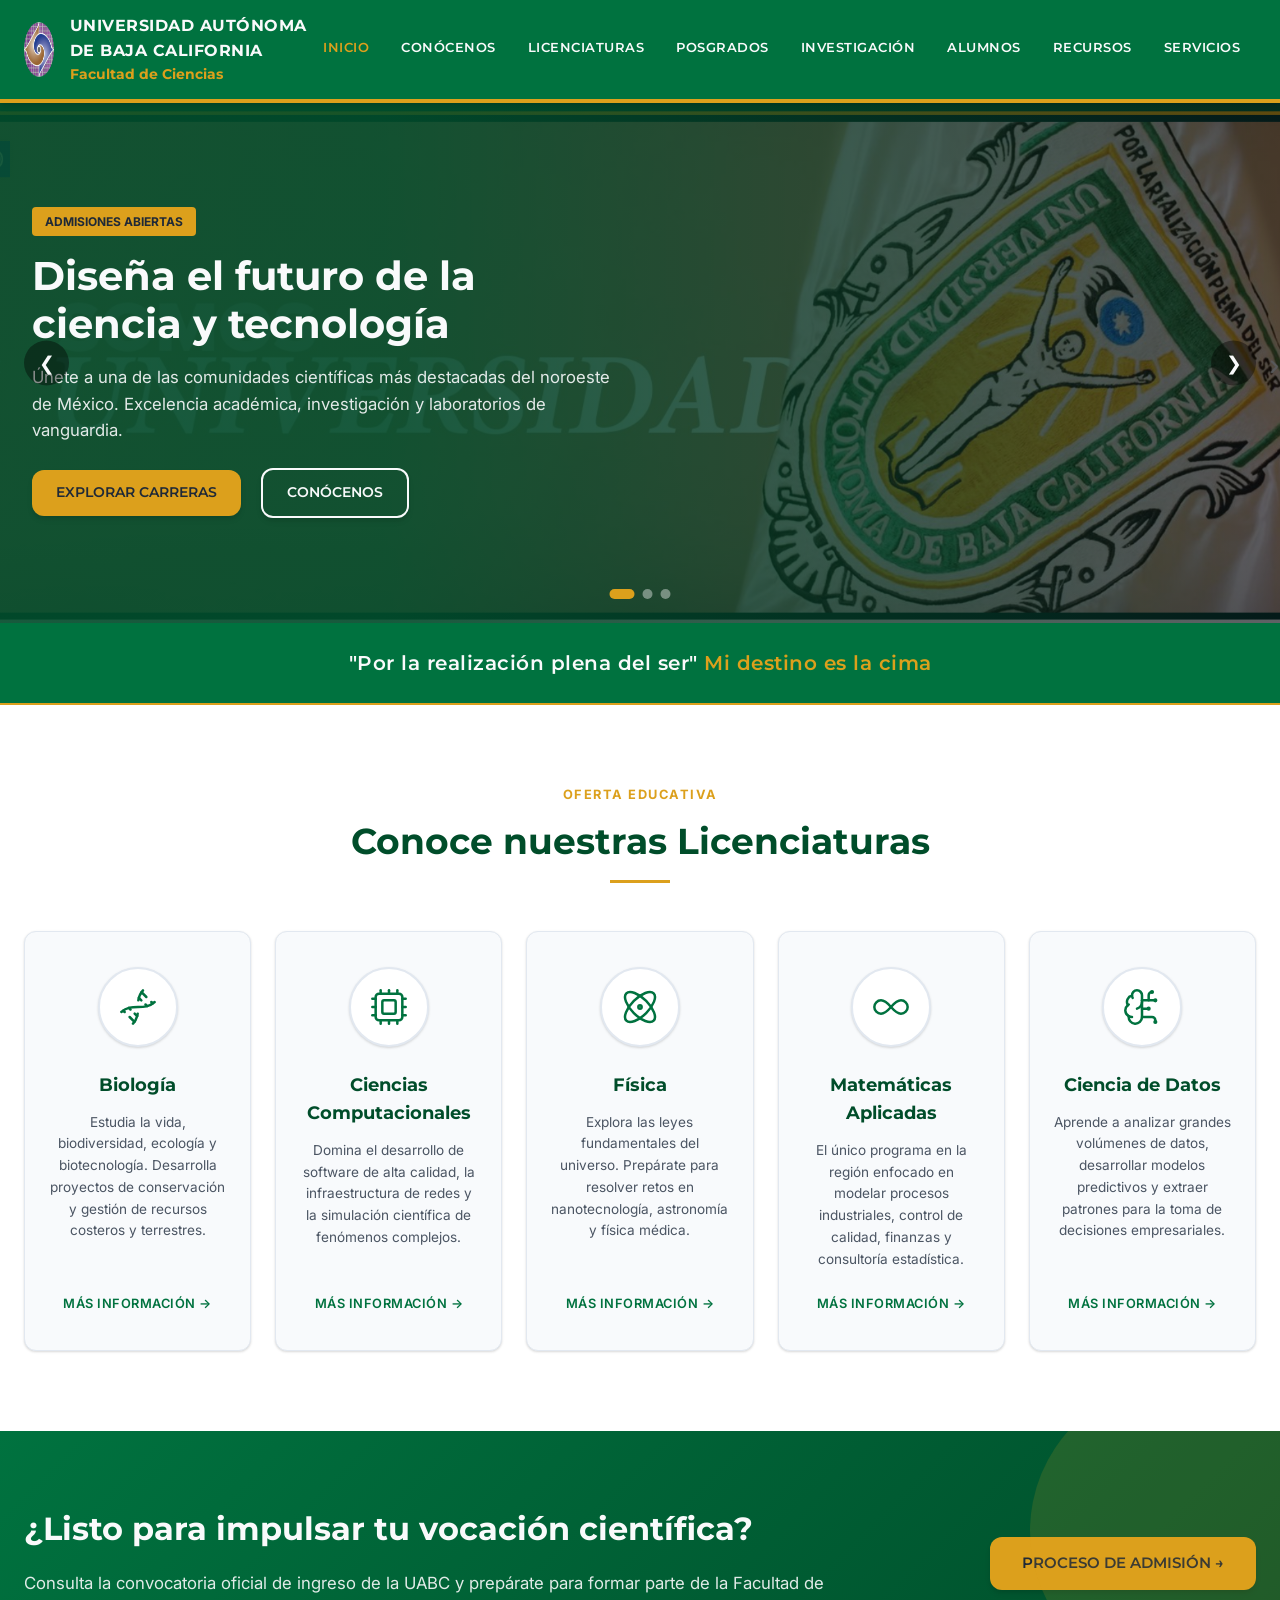
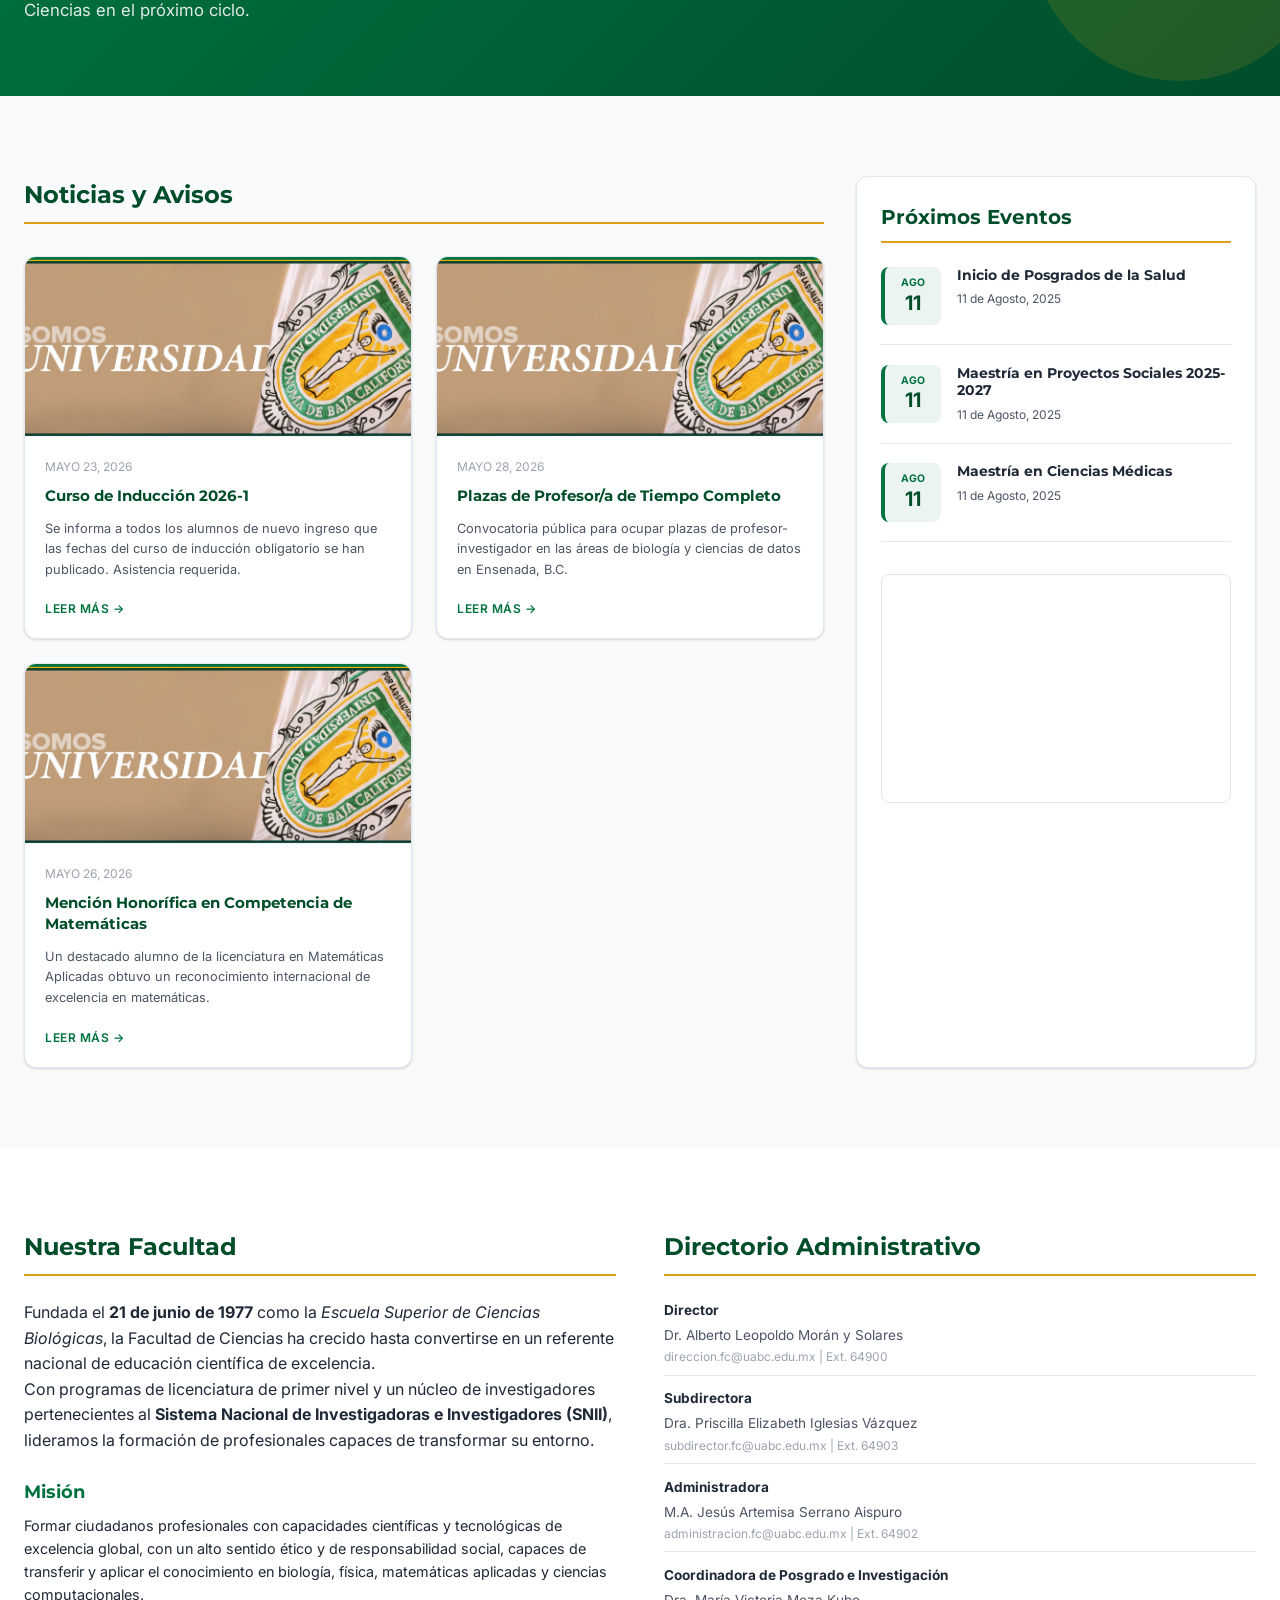
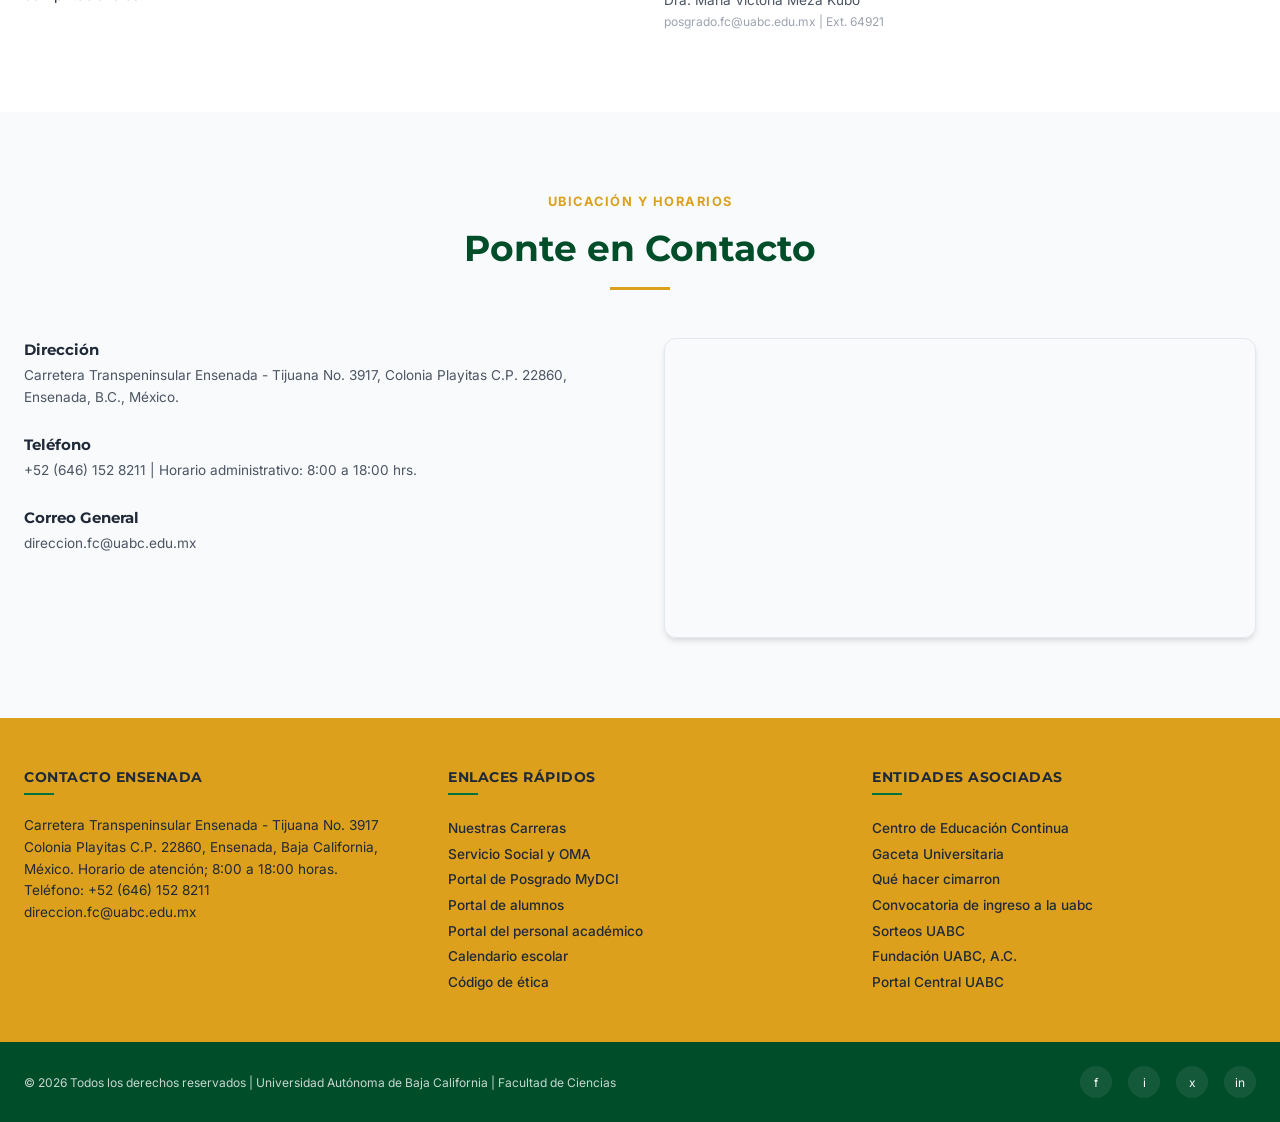
==== commit 8ac47cf2: "alumnos dropdown y navegacion" ====
--- a/index.html
+++ b/index.html
@@ -43,11 +43,19 @@
 
                 <!-- Desktop Menu -->
                 <nav class="nav-links" id="navLinks">
-                    <div class="nav-item">
-                        <a href="#hero-slider-section" class="nav-link">Inicio</a>
-                    </div>
-                    <div class="nav-item">
-                        <a href="#carreras" class="nav-link">Licenciaturas</a>
+<div class="nav-item active">
+                        <a href="./index.html" class="nav-link">Inicio</a>
+                    </div>
+                    <div class="nav-item ">
+                        <a href="./index.html#nosotros" class="nav-link">Conócenos</a>
+                        <div class="dropdown-menu">
+                            <a href="./index.html#nosotros" class="dropdown-item">Historia</a>
+                            <a href="./index.html#nosotros" class="dropdown-item">Misión y Visión</a>
+                            <a href="./index.html#nosotros" class="dropdown-item">Directorio Administrativo</a>
+                        </div>
+                    </div>
+                    <div class="nav-item ">
+                        <a href="./index.html#carreras" class="nav-link">Licenciaturas</a>
                         <div class="dropdown-menu">
                             <a href="./carreras/biologia.html" class="dropdown-item">Biología</a>
                             <a href="./carreras/computacion.html" class="dropdown-item">Ciencias Computacionales</a>
@@ -57,16 +65,7 @@
                         </div>
                     </div>
                     <div class="nav-item">
-                        <a href="#nosotros" class="nav-link">Conócenos</a>
-                        <div class="dropdown-menu">
-                            <a href="#nosotros" class="dropdown-item">Historia</a>
-                            <a href="#nosotros" class="dropdown-item">Misión y Visión</a>
-                            <a href="#nosotros" class="dropdown-item">Directorio Administrativo</a>
-                        </div>
-                    </div>
-
-                    <div class="nav-item">
-                        <a href="#posgrados" class="nav-link">Posgrados</a>
+                        <a href="./index.html#posgrados" class="nav-link">Posgrados</a>
                         <div class="dropdown-menu">
                             <a href="https://www.mezauabc.com/" target="_blank" class="dropdown-item">M. en Ecología
                                 Molecular y Biotecnología</a>
@@ -76,37 +75,36 @@
                                 Ciencias e Ingeniería (MyDCI)</a>
                         </div>
                     </div>
-                    <div class="nav-item">
+                    <div class="nav-item ">
                         <a href="./investigacion/index.html" class="nav-link">Investigación</a>
                         <div class="dropdown-menu">
                             <a href="./investigacion/index.html#academicos" class="dropdown-item">Académicos</a>
-                            <a href="./investigacion/index.html#indicadores" class="dropdown-item">Indicadores de
-                                Calidad</a>
+                            <a href="./investigacion/index.html#indicadores" class="dropdown-item">Indicadores de Calidad</a>
                             <a href="./investigacion/index.html#cuerpos" class="dropdown-item">Cuerpos Académicos</a>
                             <a href="./investigacion/index.html#proyectos" class="dropdown-item">Proyectos Activos</a>
                         </div>
                     </div>
-                    <div class="nav-item">
+                    <div class="nav-item ">
                         <a href="./alumnos/index.html" class="nav-link">Alumnos</a>
                         <div class="dropdown-menu">
-                            <a href="#alumnos" class="dropdown-item">Horarios de Clase</a>
-                            <a href="#alumnos" class="dropdown-item">Servicio Social</a>
-                            <a href="#alumnos" class="dropdown-item">Modalidades de Aprendizaje (OMA)</a>
-                            <a href="#alumnos" class="dropdown-item">Examenes especiales</a>
-                            <a href="#alumnos" class="dropdown-item">Proceso de Bajas</a>
-                            <a href="#alumnos" class="dropdown-item">Nuevo Ingreso</a>
-                            <a href="#alumnos" class="dropdown-item">Inscripciones</a>
-                            <a href="#alumnos" class="dropdown-item">Prácticas Profesionales</a>
-                            <a href="#alumnos" class="dropdown-item">Portal de Alumnos</a>
-                            <a href="#alumnos" class="dropdown-item">Tutoria</a>
-                            <a href="#alumnos" class="dropdown-item">Titulación</a>
-                            <a href="#alumnos" class="dropdown-item">Blackboard</a>
-                            <a href="#alumnos" class="dropdown-item">Seguro Facultativo</a>
-                            <a href="#alumnos" class="dropdown-item">Programa 8=1</a>
-                            <a href="#alumnos" class="dropdown-item">Sociedad de Alumnos</a>
-                        </div>
-                    </div>
-                    <div class="nav-item">
+                            <a href="./alumnos/index.html#horarios" class="dropdown-item">Horarios de Clase</a>
+                            <a href="./alumnos/index.html#servicio" class="dropdown-item">Servicio Social</a>
+                            <a href="./alumnos/index.html#oma" class="dropdown-item">Modalidades de Aprendizaje (OMA)</a>
+                            <a href="./alumnos/index.html#examenes" class="dropdown-item">Exámenes especiales</a>
+                            <a href="./alumnos/index.html#bajas" class="dropdown-item">Proceso de Bajas</a>
+                            <a href="./alumnos/index.html#ingreso" class="dropdown-item">Nuevo Ingreso</a>
+                            <a href="./alumnos/index.html#inscripciones" class="dropdown-item">Inscripciones</a>
+                            <a href="./alumnos/index.html#practicas" class="dropdown-item">Prácticas Profesionales</a>
+                            <a href="./alumnos/index.html#portal" class="dropdown-item">Portal de Alumnos</a>
+                            <a href="./alumnos/index.html#tutorias" class="dropdown-item">Tutoría</a>
+                            <a href="./alumnos/index.html#titulacion" class="dropdown-item">Titulación</a>
+                            <a href="./alumnos/index.html#blackboard" class="dropdown-item">Blackboard</a>
+                            <a href="./alumnos/index.html#seguro" class="dropdown-item">Seguro Facultativo</a>
+                            <a href="./alumnos/index.html#programa81" class="dropdown-item">Programa 8=1</a>
+                            <a href="./alumnos/index.html#sociedad" class="dropdown-item">Sociedad de Alumnos</a>
+                        </div>
+                    </div>
+                    <div class="nav-item ">
                         <a href="./recursos/index.html" class="nav-link">Recursos</a>
                         <div class="dropdown-menu">
                             <a href="./recursos/index.html#manuales" class="dropdown-item">Manuales de Laboratorio</a>
@@ -114,13 +112,11 @@
                             <a href="./recursos/index.html#normatividad" class="dropdown-item">Reglamentos</a>
                         </div>
                     </div>
-                    <div class="nav-item">
+                    <div class="nav-item ">
                         <a href="./servicios/index.html" class="nav-link">Servicios</a>
                         <div class="dropdown-menu">
                             <a href="./servicios/index.html#visitas" class="dropdown-item">Visitas</a>
-                            <a href="./servicios/index.html#prestacion" class="dropdown-item">Prestación de
-                                Servicios</a>
-                            <a href="./servicios/index.html#educacion" class="dropdown-item">Educación Continua</a>
+                            <a href="./servicios/index.html#prestacion" class="dropdown-item">Prestación de Servicios</a>
                         </div>
                     </div>
                 </nav>
